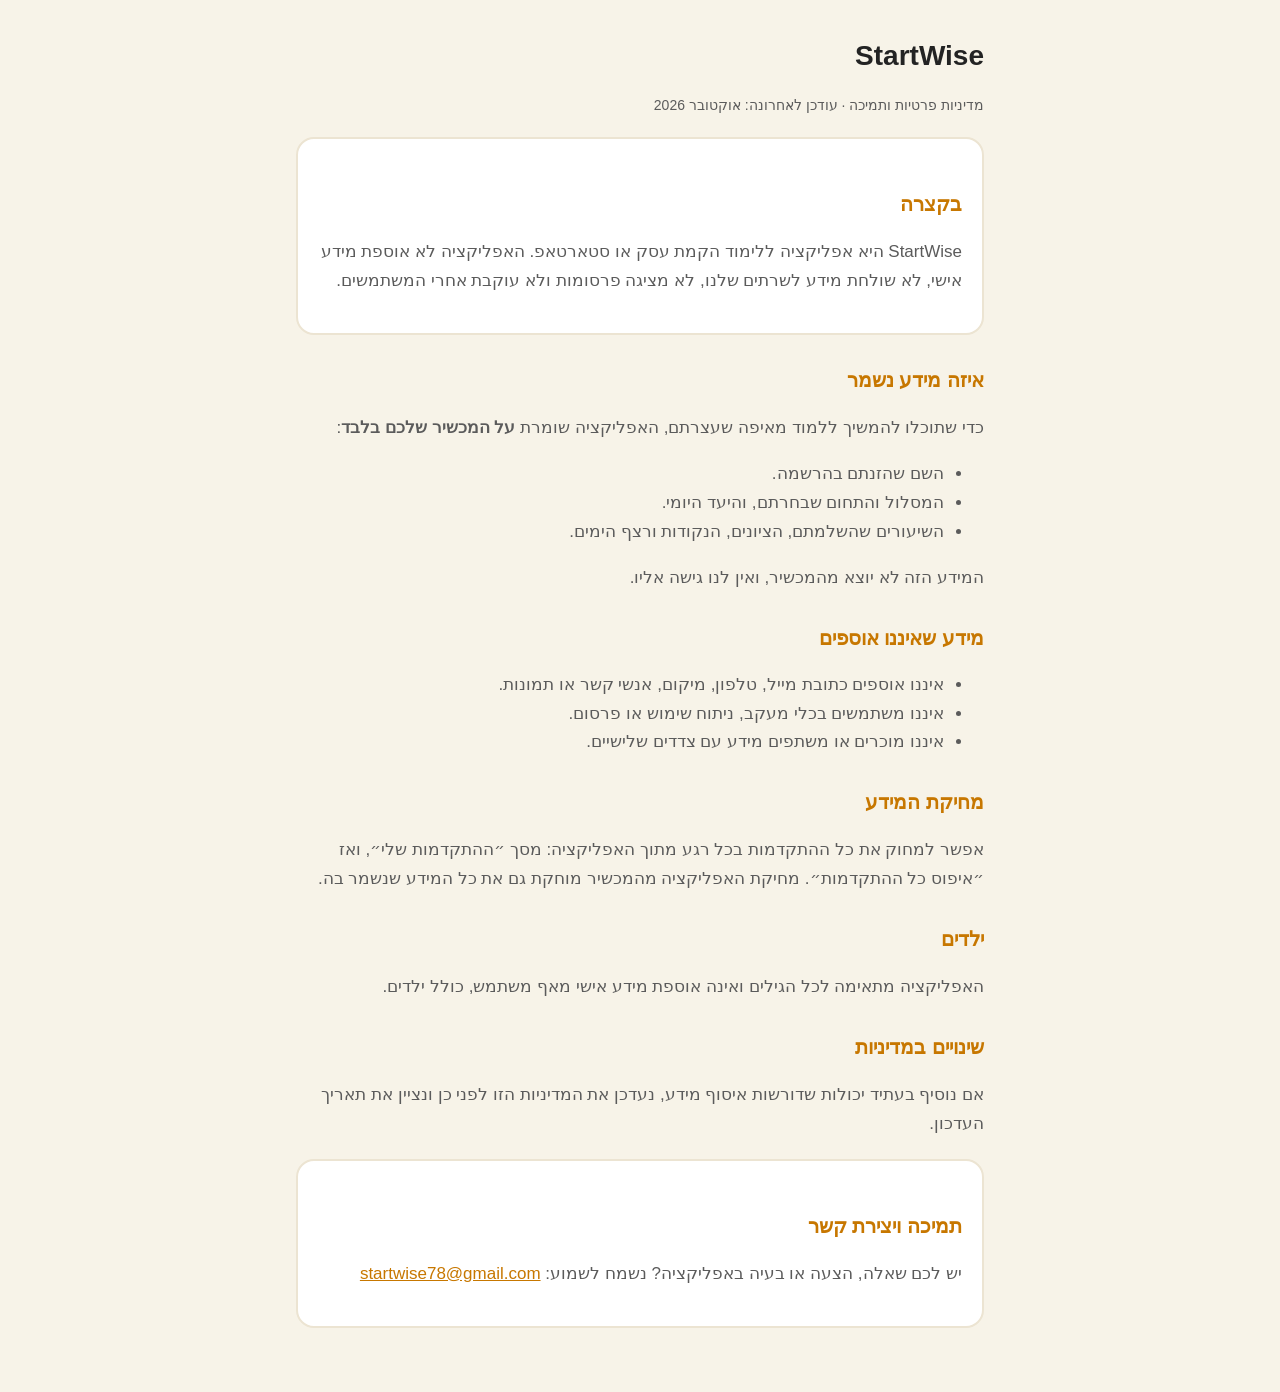
==== index.html @ 1c90b88f "Add StartWise privacy policy and support page Co-Authored-By: Claude Opus 5.5 <noreply@anthropic.com" ====
<!doctype html>
<html lang="he" dir="rtl">
<head>
<meta charset="utf-8">
<meta name="viewport" content="width=device-width, initial-scale=1">
<title>StartWise · מדיניות פרטיות ותמיכה</title>
<style>
  :root { --bg: #F7F3E8; --ink: #232323; --muted: #5b5b5b; --accent: #C77700; --card: #ffffff; --line: #ECE4D2; }
  * { box-sizing: border-box; }
  body { margin: 0; background: var(--bg); color: var(--ink); font-family: "Rubik", "Assistant", Arial, sans-serif; line-height: 1.7; }
  main { max-width: 720px; margin: 0 auto; padding: 32px 16px 64px; }
  h1 { font-size: 28px; margin: 0 0 4px; }
  h2 { font-size: 20px; margin: 28px 0 8px; color: var(--accent); }
  p, li { font-size: 17px; color: var(--muted); }
  .card { background: var(--card); border: 2px solid var(--line); border-radius: 18px; padding: 20px; margin-top: 20px; }
  .date { font-size: 14px; color: var(--muted); }
  a { color: var(--accent); }
</style>
</head>
<body>
<main>
  <h1>StartWise</h1>
  <p class="date">מדיניות פרטיות ותמיכה · עודכן לאחרונה: אוקטובר 2026</p>

  <div class="card">
    <h2>בקצרה</h2>
    <p>StartWise היא אפליקציה ללימוד הקמת עסק או סטארטאפ. האפליקציה לא אוספת מידע אישי, לא שולחת מידע לשרתים שלנו, לא מציגה פרסומות ולא עוקבת אחרי המשתמשים.</p>
  </div>

  <h2>איזה מידע נשמר</h2>
  <p>כדי שתוכלו להמשיך ללמוד מאיפה שעצרתם, האפליקציה שומרת <strong>על המכשיר שלכם בלבד</strong>:</p>
  <ul>
    <li>השם שהזנתם בהרשמה.</li>
    <li>המסלול והתחום שבחרתם, והיעד היומי.</li>
    <li>השיעורים שהשלמתם, הציונים, הנקודות ורצף הימים.</li>
  </ul>
  <p>המידע הזה לא יוצא מהמכשיר, ואין לנו גישה אליו.</p>

  <h2>מידע שאיננו אוספים</h2>
  <ul>
    <li>איננו אוספים כתובת מייל, טלפון, מיקום, אנשי קשר או תמונות.</li>
    <li>איננו משתמשים בכלי מעקב, ניתוח שימוש או פרסום.</li>
    <li>איננו מוכרים או משתפים מידע עם צדדים שלישיים.</li>
  </ul>

  <h2>מחיקת המידע</h2>
  <p>אפשר למחוק את כל ההתקדמות בכל רגע מתוך האפליקציה: מסך ״ההתקדמות שלי״, ואז ״איפוס כל ההתקדמות״. מחיקת האפליקציה מהמכשיר מוחקת גם את כל המידע שנשמר בה.</p>

  <h2>ילדים</h2>
  <p>האפליקציה מתאימה לכל הגילים ואינה אוספת מידע אישי מאף משתמש, כולל ילדים.</p>

  <h2>שינויים במדיניות</h2>
  <p>אם נוסיף בעתיד יכולות שדורשות איסוף מידע, נעדכן את המדיניות הזו לפני כן ונציין את תאריך העדכון.</p>

  <div class="card">
    <h2>תמיכה ויצירת קשר</h2>
    <p>יש לכם שאלה, הצעה או בעיה באפליקציה? נשמח לשמוע: <a href="mailto:startwise78@gmail.com">startwise78@gmail.com</a></p>
  </div>
</main>
</body>
</html>
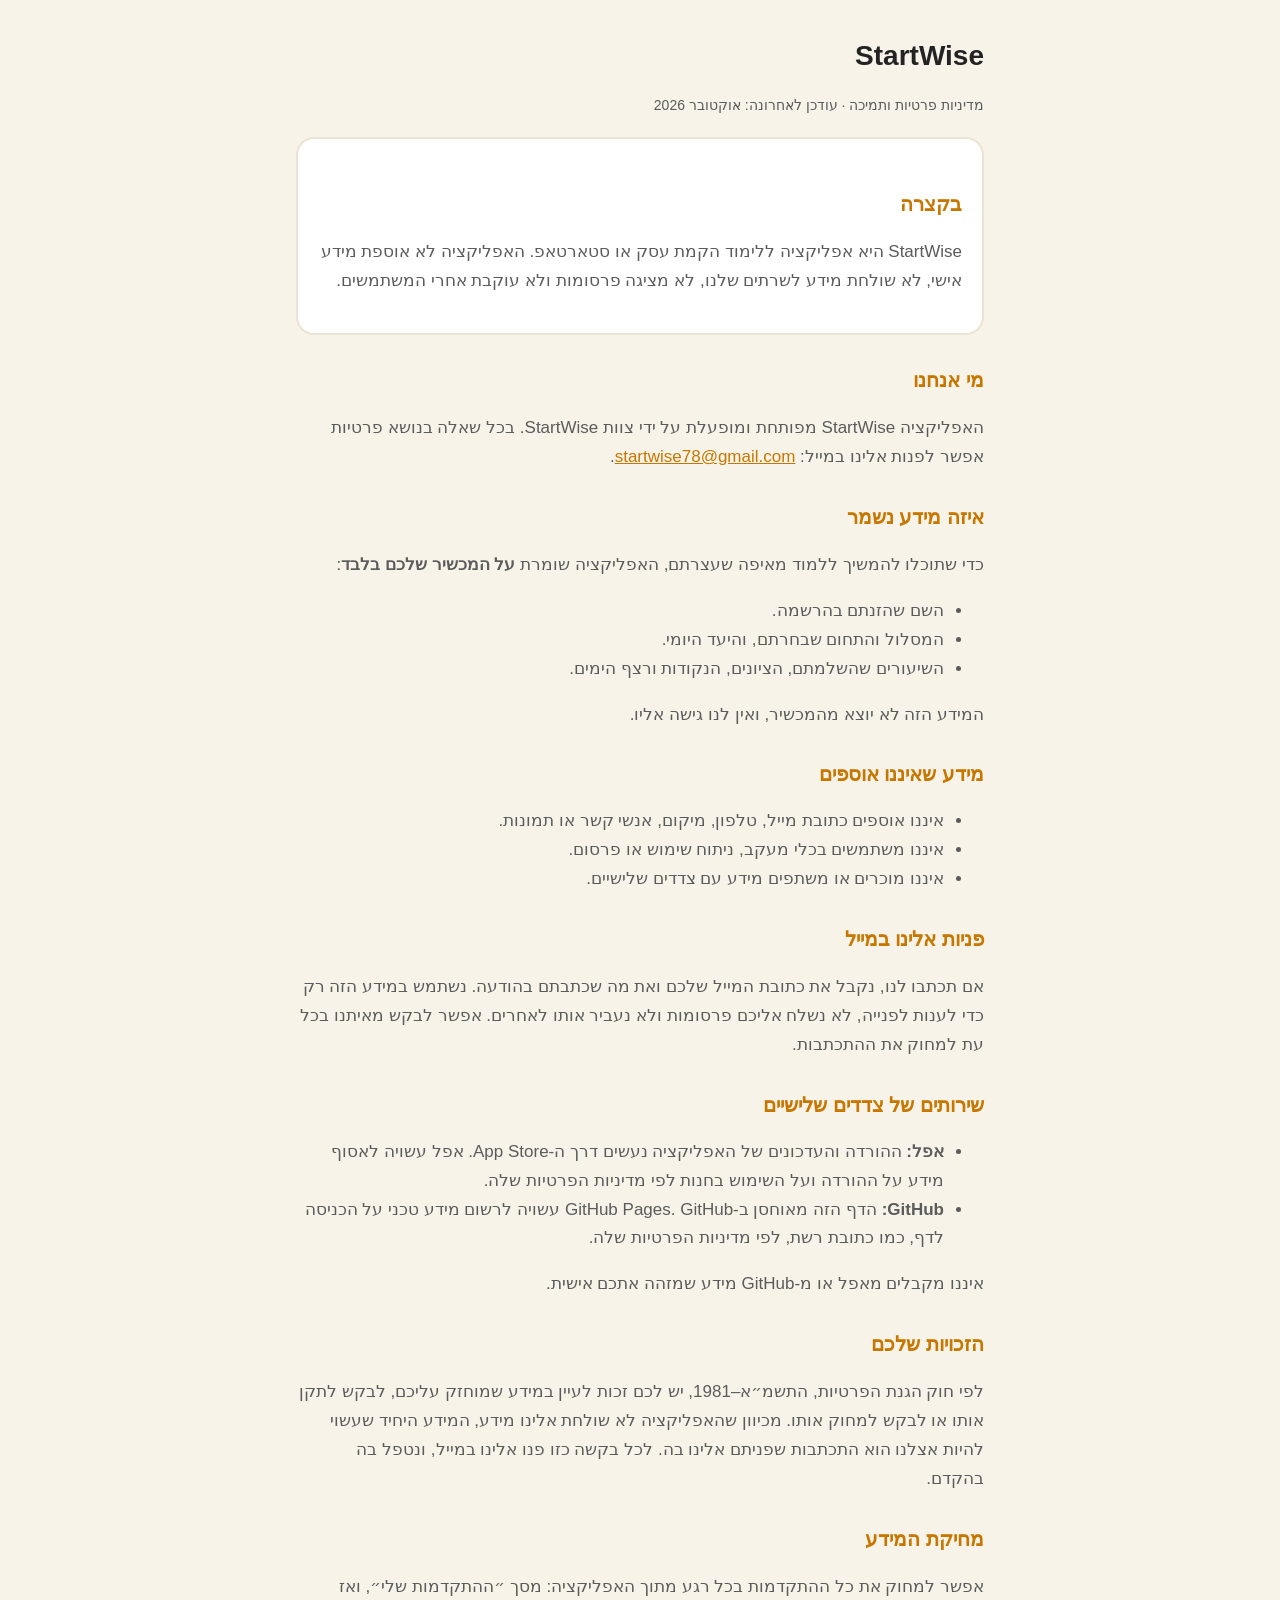
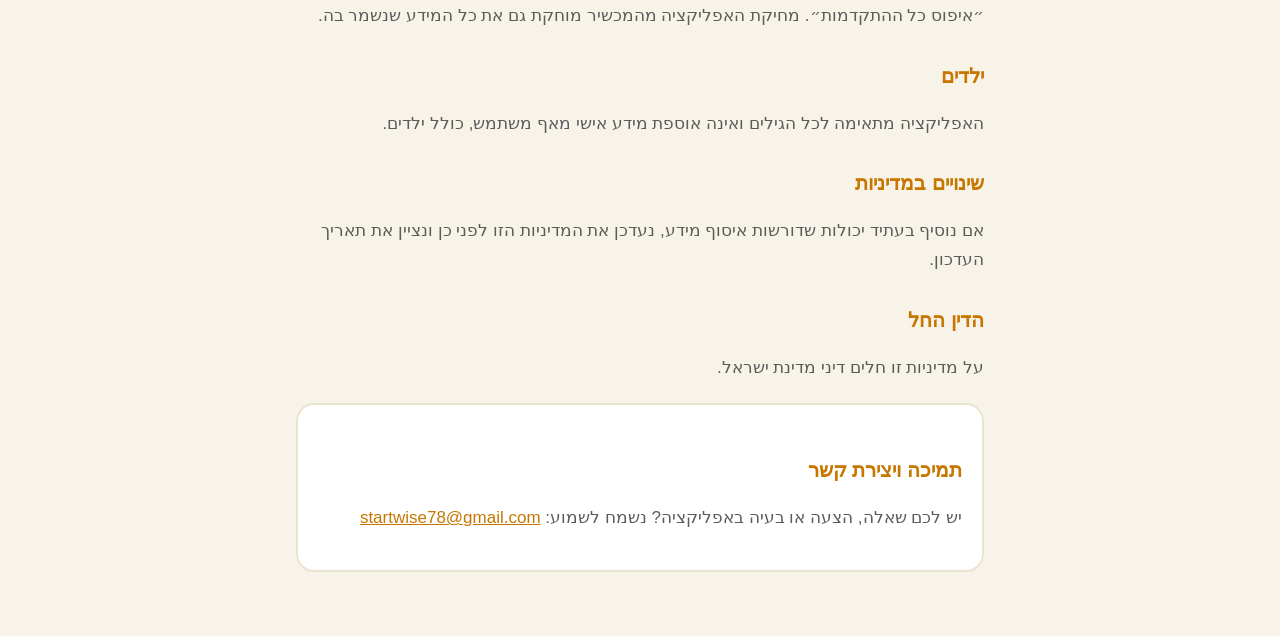
==== commit 62c0fc21: "Privacy policy: add operator, email inquiries, third parties, user rights and governing law Co-Autho" ====
--- a/index.html
+++ b/index.html
@@ -27,6 +27,9 @@
     <p>StartWise היא אפליקציה ללימוד הקמת עסק או סטארטאפ. האפליקציה לא אוספת מידע אישי, לא שולחת מידע לשרתים שלנו, לא מציגה פרסומות ולא עוקבת אחרי המשתמשים.</p>
   </div>
 
+  <h2>מי אנחנו</h2>
+  <p>האפליקציה StartWise מפותחת ומופעלת על ידי צוות StartWise. בכל שאלה בנושא פרטיות אפשר לפנות אלינו במייל: <a href="mailto:startwise78@gmail.com">startwise78@gmail.com</a>.</p>
+
   <h2>איזה מידע נשמר</h2>
   <p>כדי שתוכלו להמשיך ללמוד מאיפה שעצרתם, האפליקציה שומרת <strong>על המכשיר שלכם בלבד</strong>:</p>
   <ul>
@@ -43,6 +46,19 @@
     <li>איננו מוכרים או משתפים מידע עם צדדים שלישיים.</li>
   </ul>
 
+  <h2>פניות אלינו במייל</h2>
+  <p>אם תכתבו לנו, נקבל את כתובת המייל שלכם ואת מה שכתבתם בהודעה. נשתמש במידע הזה רק כדי לענות לפנייה, לא נשלח אליכם פרסומות ולא נעביר אותו לאחרים. אפשר לבקש מאיתנו בכל עת למחוק את ההתכתבות.</p>
+
+  <h2>שירותים של צדדים שלישיים</h2>
+  <ul>
+    <li><strong>אפל:</strong> ההורדה והעדכונים של האפליקציה נעשים דרך ה-App Store. אפל עשויה לאסוף מידע על ההורדה ועל השימוש בחנות לפי מדיניות הפרטיות שלה.</li>
+    <li><strong>GitHub:</strong> הדף הזה מאוחסן ב-GitHub Pages. GitHub עשויה לרשום מידע טכני על הכניסה לדף, כמו כתובת רשת, לפי מדיניות הפרטיות שלה.</li>
+  </ul>
+  <p>איננו מקבלים מאפל או מ-GitHub מידע שמזהה אתכם אישית.</p>
+
+  <h2>הזכויות שלכם</h2>
+  <p>לפי חוק הגנת הפרטיות, התשמ״א–1981, יש לכם זכות לעיין במידע שמוחזק עליכם, לבקש לתקן אותו או לבקש למחוק אותו. מכיוון שהאפליקציה לא שולחת אלינו מידע, המידע היחיד שעשוי להיות אצלנו הוא התכתבות שפניתם אלינו בה. לכל בקשה כזו פנו אלינו במייל, ונטפל בה בהקדם.</p>
+
   <h2>מחיקת המידע</h2>
   <p>אפשר למחוק את כל ההתקדמות בכל רגע מתוך האפליקציה: מסך ״ההתקדמות שלי״, ואז ״איפוס כל ההתקדמות״. מחיקת האפליקציה מהמכשיר מוחקת גם את כל המידע שנשמר בה.</p>
 
@@ -52,6 +68,9 @@
   <h2>שינויים במדיניות</h2>
   <p>אם נוסיף בעתיד יכולות שדורשות איסוף מידע, נעדכן את המדיניות הזו לפני כן ונציין את תאריך העדכון.</p>
 
+  <h2>הדין החל</h2>
+  <p>על מדיניות זו חלים דיני מדינת ישראל.</p>
+
   <div class="card">
     <h2>תמיכה ויצירת קשר</h2>
     <p>יש לכם שאלה, הצעה או בעיה באפליקציה? נשמח לשמוע: <a href="mailto:startwise78@gmail.com">startwise78@gmail.com</a></p>
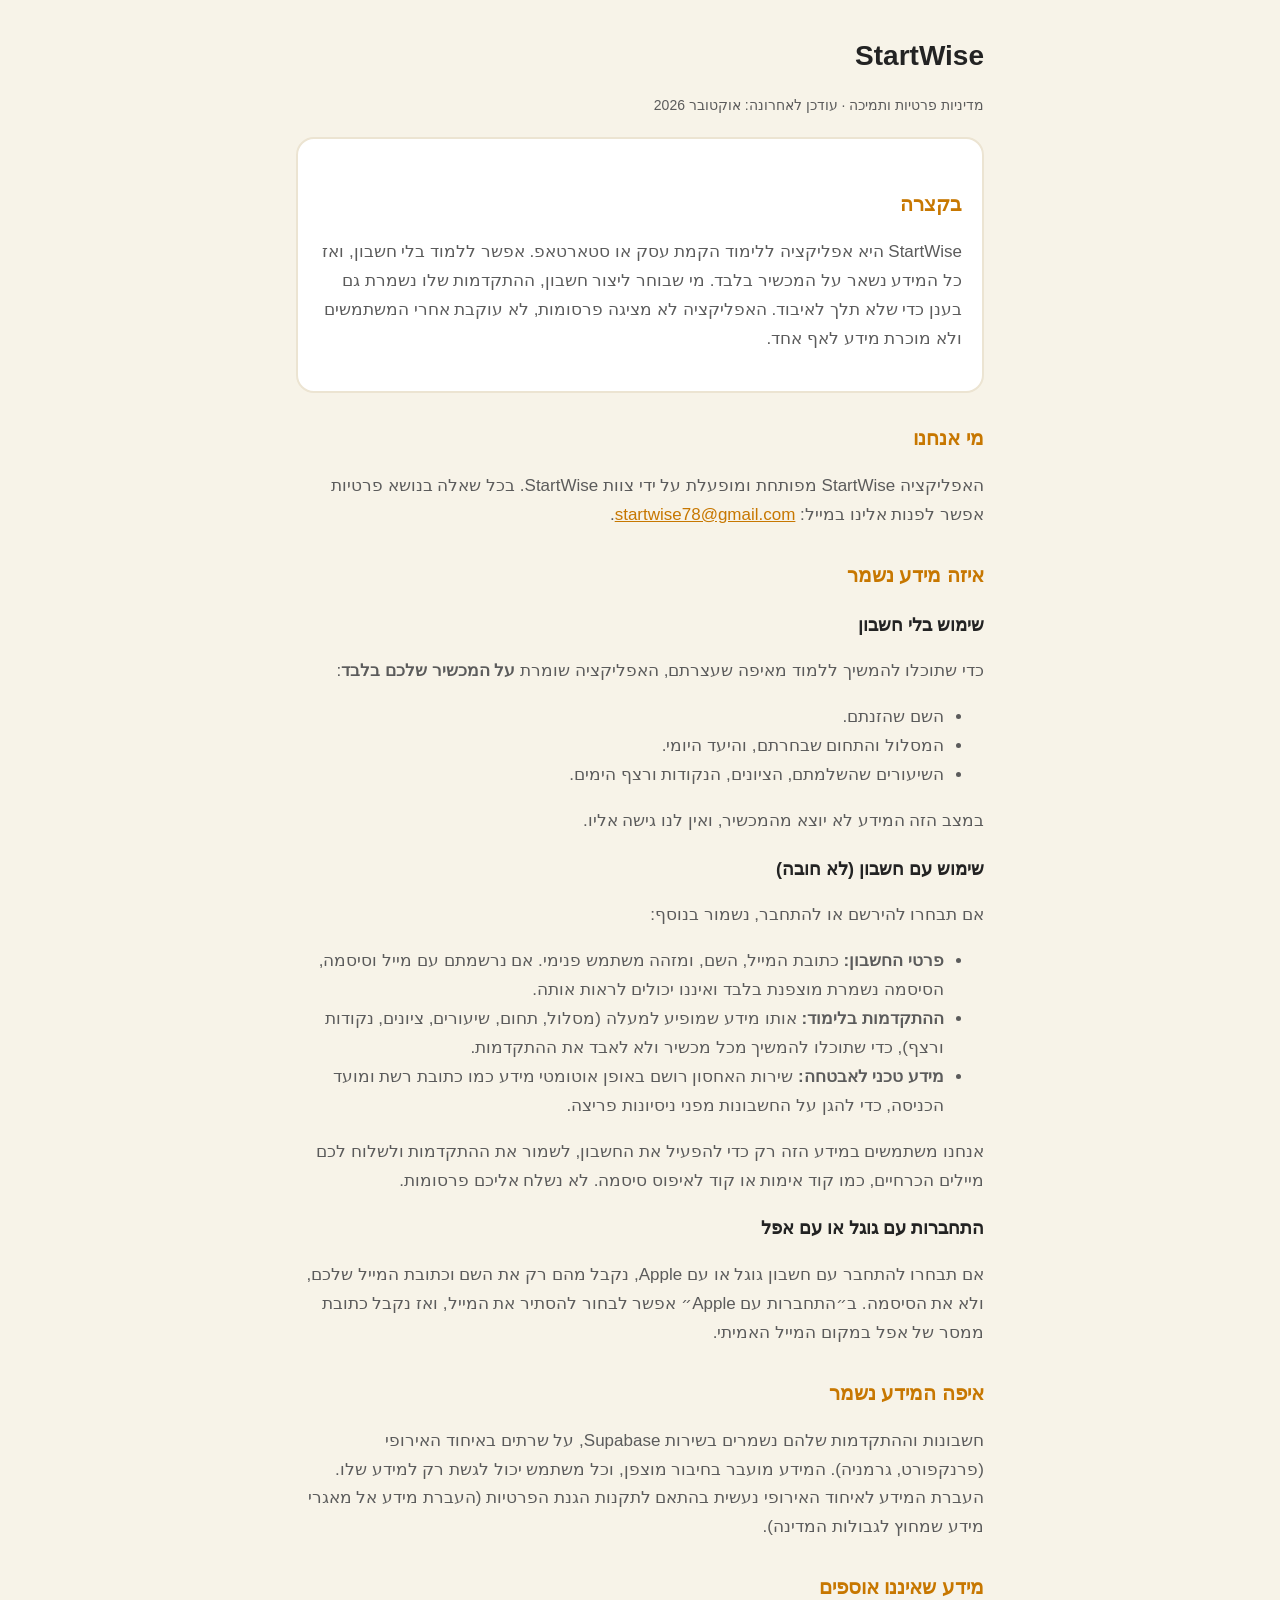
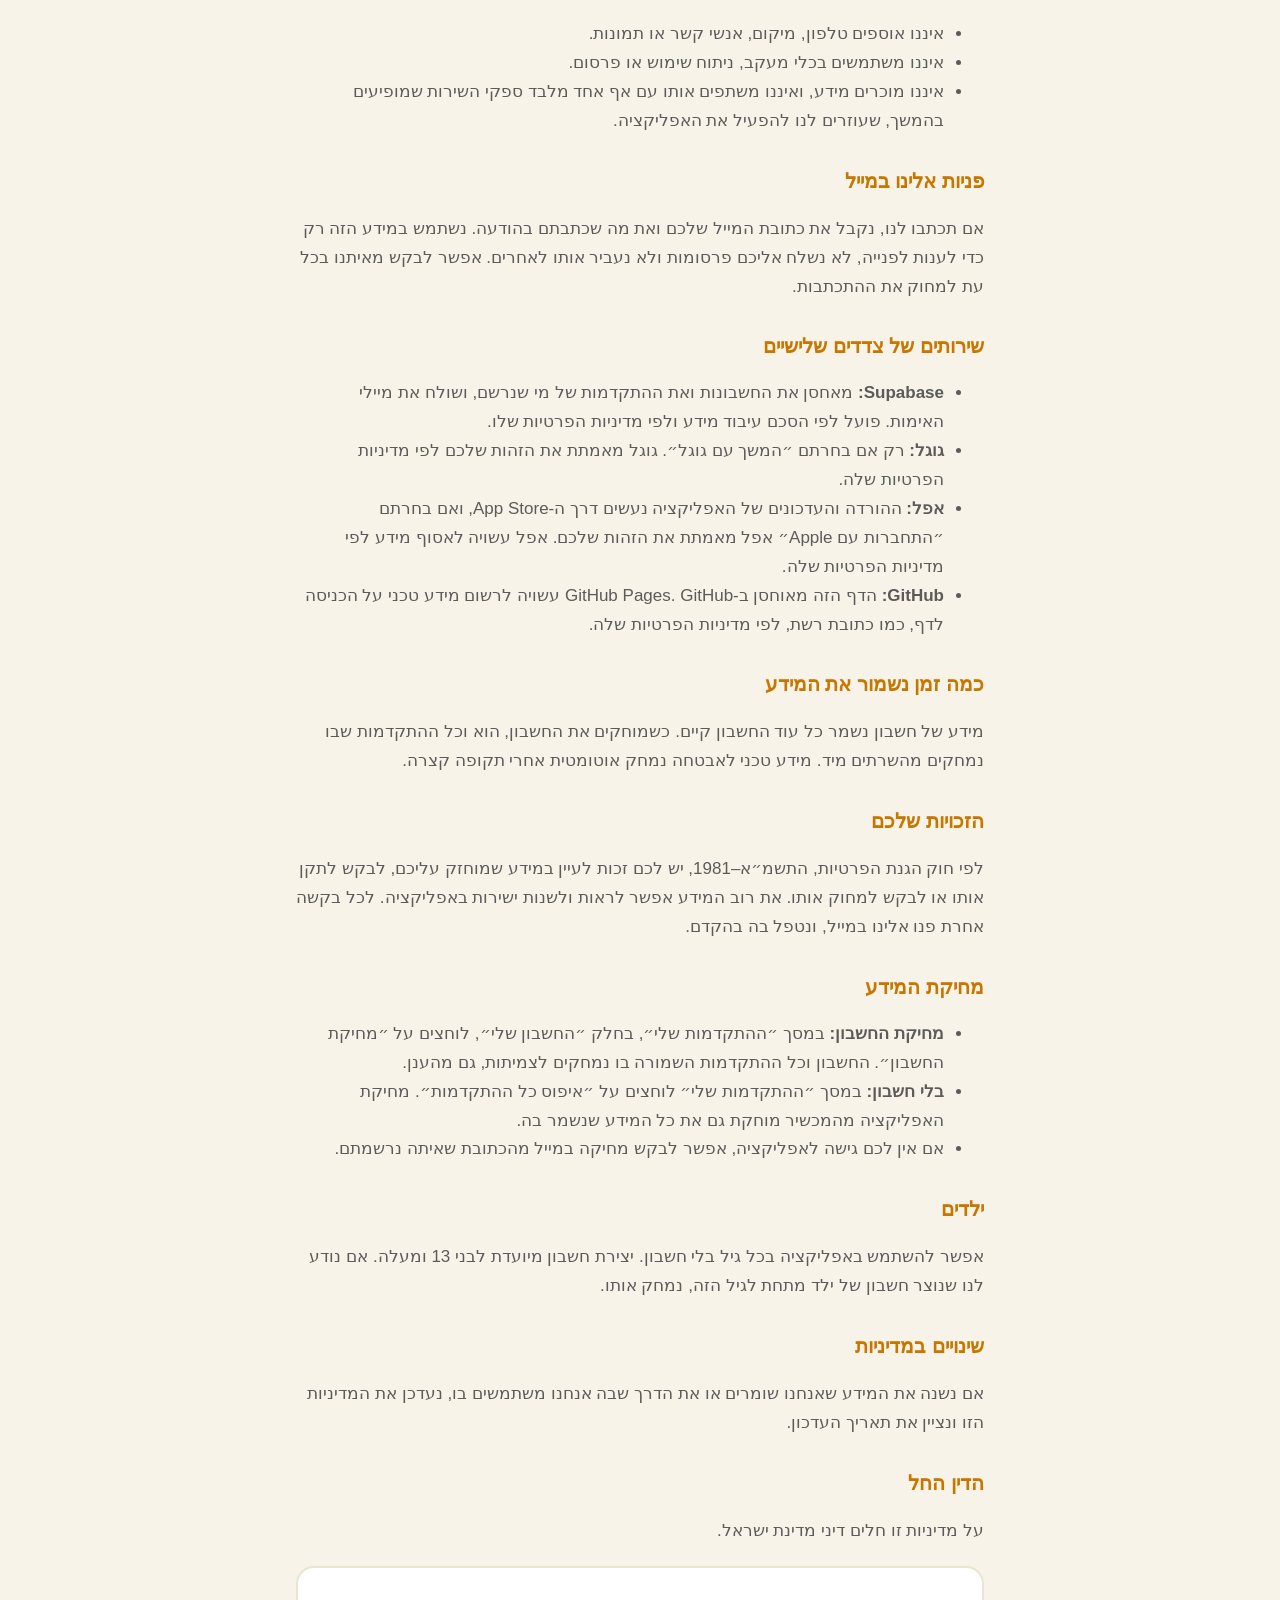
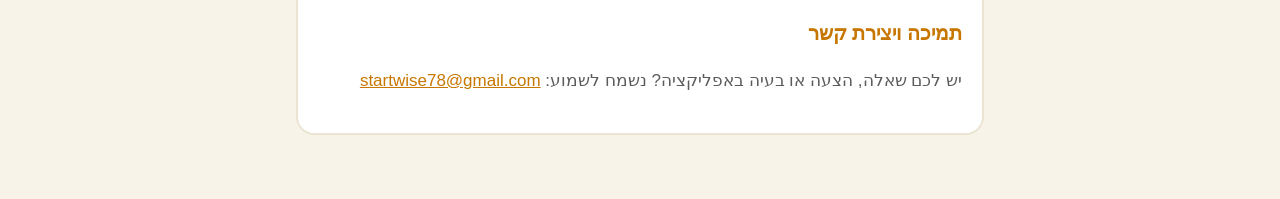
==== commit 8f63bd00: "Privacy policy: optional accounts, cloud storage in Supabase (EU), Google and Apple sign-in, account" ====
--- a/index.html
+++ b/index.html
@@ -11,6 +11,7 @@
   main { max-width: 720px; margin: 0 auto; padding: 32px 16px 64px; }
   h1 { font-size: 28px; margin: 0 0 4px; }
   h2 { font-size: 20px; margin: 28px 0 8px; color: var(--accent); }
+  h3 { font-size: 18px; margin: 18px 0 4px; color: var(--ink); }
   p, li { font-size: 17px; color: var(--muted); }
   .card { background: var(--card); border: 2px solid var(--line); border-radius: 18px; padding: 20px; margin-top: 20px; }
   .date { font-size: 14px; color: var(--muted); }
@@ -24,26 +25,42 @@
 
   <div class="card">
     <h2>בקצרה</h2>
-    <p>StartWise היא אפליקציה ללימוד הקמת עסק או סטארטאפ. האפליקציה לא אוספת מידע אישי, לא שולחת מידע לשרתים שלנו, לא מציגה פרסומות ולא עוקבת אחרי המשתמשים.</p>
+    <p>StartWise היא אפליקציה ללימוד הקמת עסק או סטארטאפ. אפשר ללמוד בלי חשבון, ואז כל המידע נשאר על המכשיר בלבד. מי שבוחר ליצור חשבון, ההתקדמות שלו נשמרת גם בענן כדי שלא תלך לאיבוד. האפליקציה לא מציגה פרסומות, לא עוקבת אחרי המשתמשים ולא מוכרת מידע לאף אחד.</p>
   </div>
 
   <h2>מי אנחנו</h2>
   <p>האפליקציה StartWise מפותחת ומופעלת על ידי צוות StartWise. בכל שאלה בנושא פרטיות אפשר לפנות אלינו במייל: <a href="mailto:startwise78@gmail.com">startwise78@gmail.com</a>.</p>
 
   <h2>איזה מידע נשמר</h2>
+  <h3>שימוש בלי חשבון</h3>
   <p>כדי שתוכלו להמשיך ללמוד מאיפה שעצרתם, האפליקציה שומרת <strong>על המכשיר שלכם בלבד</strong>:</p>
   <ul>
-    <li>השם שהזנתם בהרשמה.</li>
+    <li>השם שהזנתם.</li>
     <li>המסלול והתחום שבחרתם, והיעד היומי.</li>
     <li>השיעורים שהשלמתם, הציונים, הנקודות ורצף הימים.</li>
   </ul>
-  <p>המידע הזה לא יוצא מהמכשיר, ואין לנו גישה אליו.</p>
+  <p>במצב הזה המידע לא יוצא מהמכשיר, ואין לנו גישה אליו.</p>
+
+  <h3>שימוש עם חשבון (לא חובה)</h3>
+  <p>אם תבחרו להירשם או להתחבר, נשמור בנוסף:</p>
+  <ul>
+    <li><strong>פרטי החשבון:</strong> כתובת המייל, השם, ומזהה משתמש פנימי. אם נרשמתם עם מייל וסיסמה, הסיסמה נשמרת מוצפנת בלבד ואיננו יכולים לראות אותה.</li>
+    <li><strong>ההתקדמות בלימוד:</strong> אותו מידע שמופיע למעלה (מסלול, תחום, שיעורים, ציונים, נקודות ורצף), כדי שתוכלו להמשיך מכל מכשיר ולא לאבד את ההתקדמות.</li>
+    <li><strong>מידע טכני לאבטחה:</strong> שירות האחסון רושם באופן אוטומטי מידע כמו כתובת רשת ומועד הכניסה, כדי להגן על החשבונות מפני ניסיונות פריצה.</li>
+  </ul>
+  <p>אנחנו משתמשים במידע הזה רק כדי להפעיל את החשבון, לשמור את ההתקדמות ולשלוח לכם מיילים הכרחיים, כמו קוד אימות או קוד לאיפוס סיסמה. לא נשלח אליכם פרסומות.</p>
+
+  <h3>התחברות עם גוגל או עם אפל</h3>
+  <p>אם תבחרו להתחבר עם חשבון גוגל או עם Apple, נקבל מהם רק את השם וכתובת המייל שלכם, ולא את הסיסמה. ב״התחברות עם Apple״ אפשר לבחור להסתיר את המייל, ואז נקבל כתובת ממסר של אפל במקום המייל האמיתי.</p>
+
+  <h2>איפה המידע נשמר</h2>
+  <p>חשבונות וההתקדמות שלהם נשמרים בשירות Supabase, על שרתים באיחוד האירופי (פרנקפורט, גרמניה). המידע מועבר בחיבור מוצפן, וכל משתמש יכול לגשת רק למידע שלו. העברת המידע לאיחוד האירופי נעשית בהתאם לתקנות הגנת הפרטיות (העברת מידע אל מאגרי מידע שמחוץ לגבולות המדינה).</p>
 
   <h2>מידע שאיננו אוספים</h2>
   <ul>
-    <li>איננו אוספים כתובת מייל, טלפון, מיקום, אנשי קשר או תמונות.</li>
+    <li>איננו אוספים טלפון, מיקום, אנשי קשר או תמונות.</li>
     <li>איננו משתמשים בכלי מעקב, ניתוח שימוש או פרסום.</li>
-    <li>איננו מוכרים או משתפים מידע עם צדדים שלישיים.</li>
+    <li>איננו מוכרים מידע, ואיננו משתפים אותו עם אף אחד מלבד ספקי השירות שמופיעים בהמשך, שעוזרים לנו להפעיל את האפליקציה.</li>
   </ul>
 
   <h2>פניות אלינו במייל</h2>
@@ -51,22 +68,30 @@
 
   <h2>שירותים של צדדים שלישיים</h2>
   <ul>
-    <li><strong>אפל:</strong> ההורדה והעדכונים של האפליקציה נעשים דרך ה-App Store. אפל עשויה לאסוף מידע על ההורדה ועל השימוש בחנות לפי מדיניות הפרטיות שלה.</li>
+    <li><strong>Supabase:</strong> מאחסן את החשבונות ואת ההתקדמות של מי שנרשם, ושולח את מיילי האימות. פועל לפי הסכם עיבוד מידע ולפי מדיניות הפרטיות שלו.</li>
+    <li><strong>גוגל:</strong> רק אם בחרתם ״המשך עם גוגל״. גוגל מאמתת את הזהות שלכם לפי מדיניות הפרטיות שלה.</li>
+    <li><strong>אפל:</strong> ההורדה והעדכונים של האפליקציה נעשים דרך ה-App Store, ואם בחרתם ״התחברות עם Apple״ אפל מאמתת את הזהות שלכם. אפל עשויה לאסוף מידע לפי מדיניות הפרטיות שלה.</li>
     <li><strong>GitHub:</strong> הדף הזה מאוחסן ב-GitHub Pages. GitHub עשויה לרשום מידע טכני על הכניסה לדף, כמו כתובת רשת, לפי מדיניות הפרטיות שלה.</li>
   </ul>
-  <p>איננו מקבלים מאפל או מ-GitHub מידע שמזהה אתכם אישית.</p>
+
+  <h2>כמה זמן נשמור את המידע</h2>
+  <p>מידע של חשבון נשמר כל עוד החשבון קיים. כשמוחקים את החשבון, הוא וכל ההתקדמות שבו נמחקים מהשרתים מיד. מידע טכני לאבטחה נמחק אוטומטית אחרי תקופה קצרה.</p>
 
   <h2>הזכויות שלכם</h2>
-  <p>לפי חוק הגנת הפרטיות, התשמ״א–1981, יש לכם זכות לעיין במידע שמוחזק עליכם, לבקש לתקן אותו או לבקש למחוק אותו. מכיוון שהאפליקציה לא שולחת אלינו מידע, המידע היחיד שעשוי להיות אצלנו הוא התכתבות שפניתם אלינו בה. לכל בקשה כזו פנו אלינו במייל, ונטפל בה בהקדם.</p>
+  <p>לפי חוק הגנת הפרטיות, התשמ״א–1981, יש לכם זכות לעיין במידע שמוחזק עליכם, לבקש לתקן אותו או לבקש למחוק אותו. את רוב המידע אפשר לראות ולשנות ישירות באפליקציה. לכל בקשה אחרת פנו אלינו במייל, ונטפל בה בהקדם.</p>
 
   <h2>מחיקת המידע</h2>
-  <p>אפשר למחוק את כל ההתקדמות בכל רגע מתוך האפליקציה: מסך ״ההתקדמות שלי״, ואז ״איפוס כל ההתקדמות״. מחיקת האפליקציה מהמכשיר מוחקת גם את כל המידע שנשמר בה.</p>
+  <ul>
+    <li><strong>מחיקת החשבון:</strong> במסך ״ההתקדמות שלי״, בחלק ״החשבון שלי״, לוחצים על ״מחיקת החשבון״. החשבון וכל ההתקדמות השמורה בו נמחקים לצמיתות, גם מהענן.</li>
+    <li><strong>בלי חשבון:</strong> במסך ״ההתקדמות שלי״ לוחצים על ״איפוס כל ההתקדמות״. מחיקת האפליקציה מהמכשיר מוחקת גם את כל המידע שנשמר בה.</li>
+    <li>אם אין לכם גישה לאפליקציה, אפשר לבקש מחיקה במייל מהכתובת שאיתה נרשמתם.</li>
+  </ul>
 
   <h2>ילדים</h2>
-  <p>האפליקציה מתאימה לכל הגילים ואינה אוספת מידע אישי מאף משתמש, כולל ילדים.</p>
+  <p>אפשר להשתמש באפליקציה בכל גיל בלי חשבון. יצירת חשבון מיועדת לבני 13 ומעלה. אם נודע לנו שנוצר חשבון של ילד מתחת לגיל הזה, נמחק אותו.</p>
 
   <h2>שינויים במדיניות</h2>
-  <p>אם נוסיף בעתיד יכולות שדורשות איסוף מידע, נעדכן את המדיניות הזו לפני כן ונציין את תאריך העדכון.</p>
+  <p>אם נשנה את המידע שאנחנו שומרים או את הדרך שבה אנחנו משתמשים בו, נעדכן את המדיניות הזו ונציין את תאריך העדכון.</p>
 
   <h2>הדין החל</h2>
   <p>על מדיניות זו חלים דיני מדינת ישראל.</p>
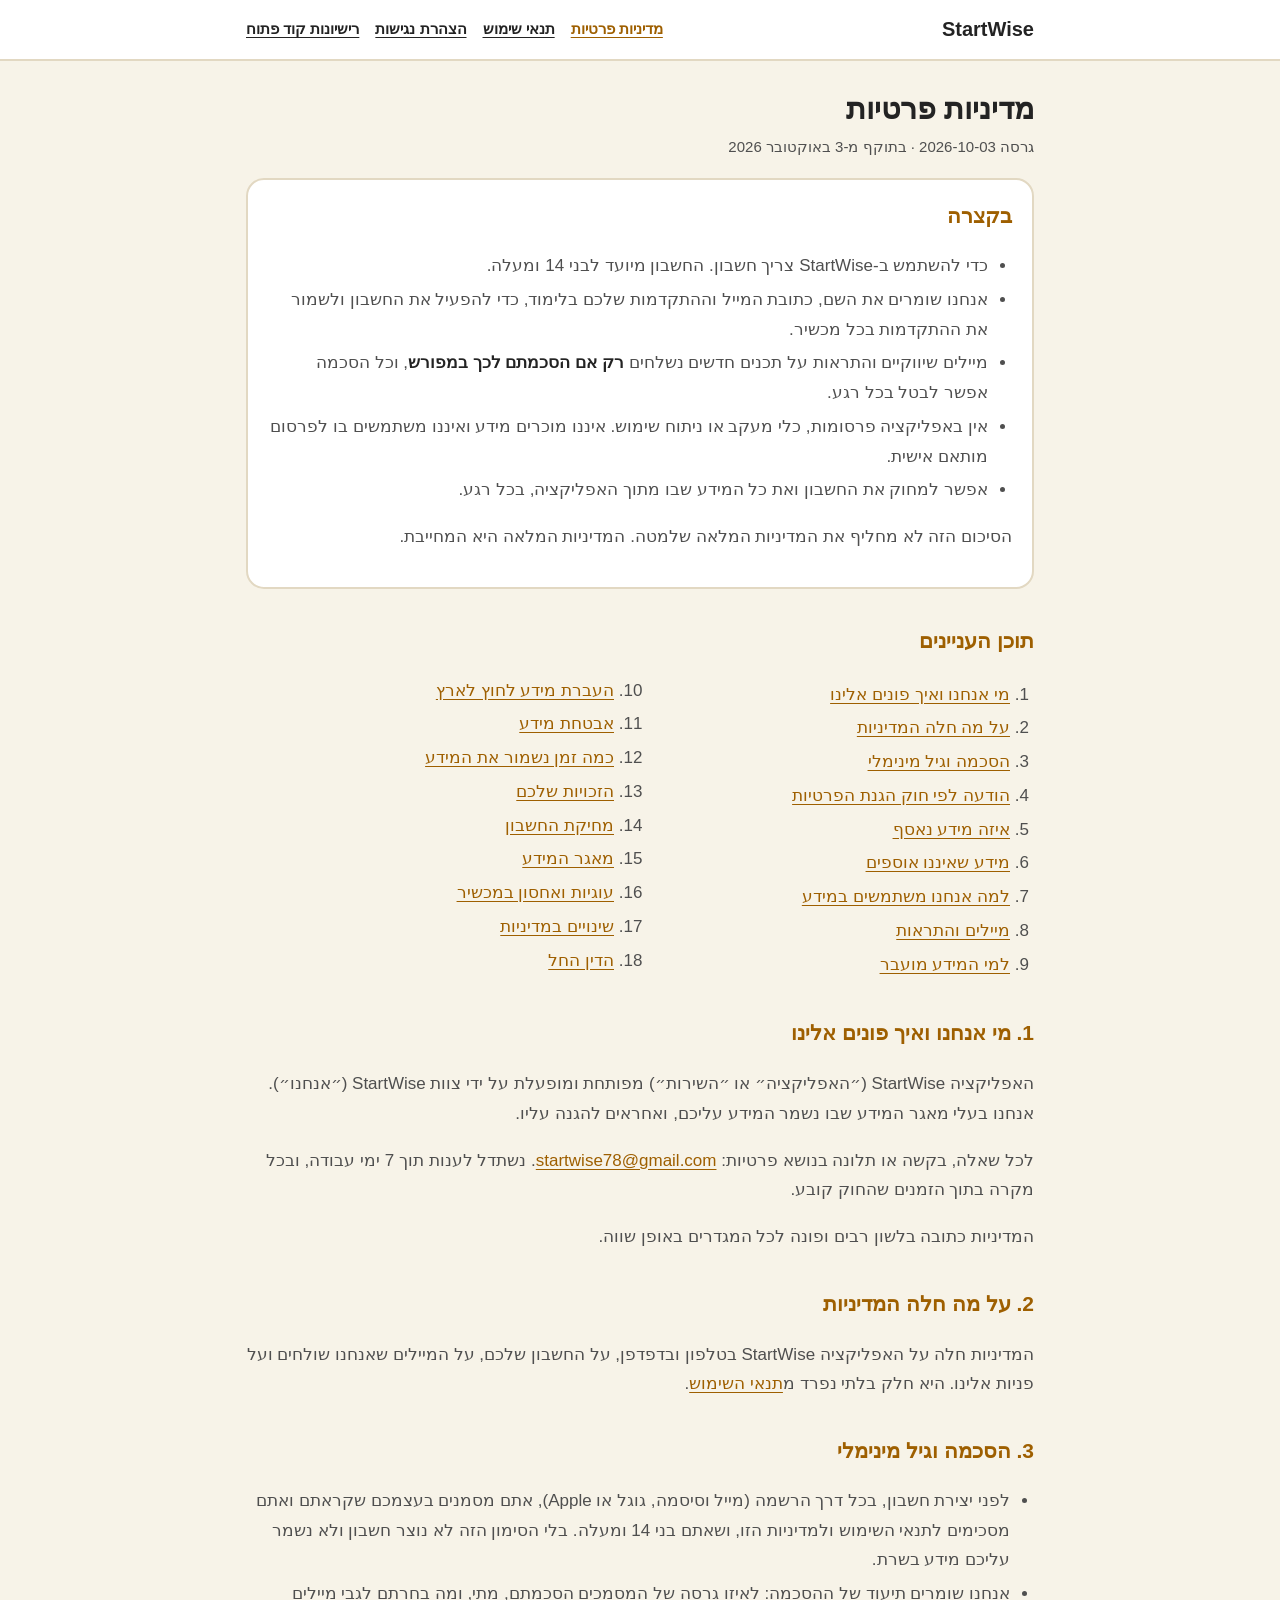
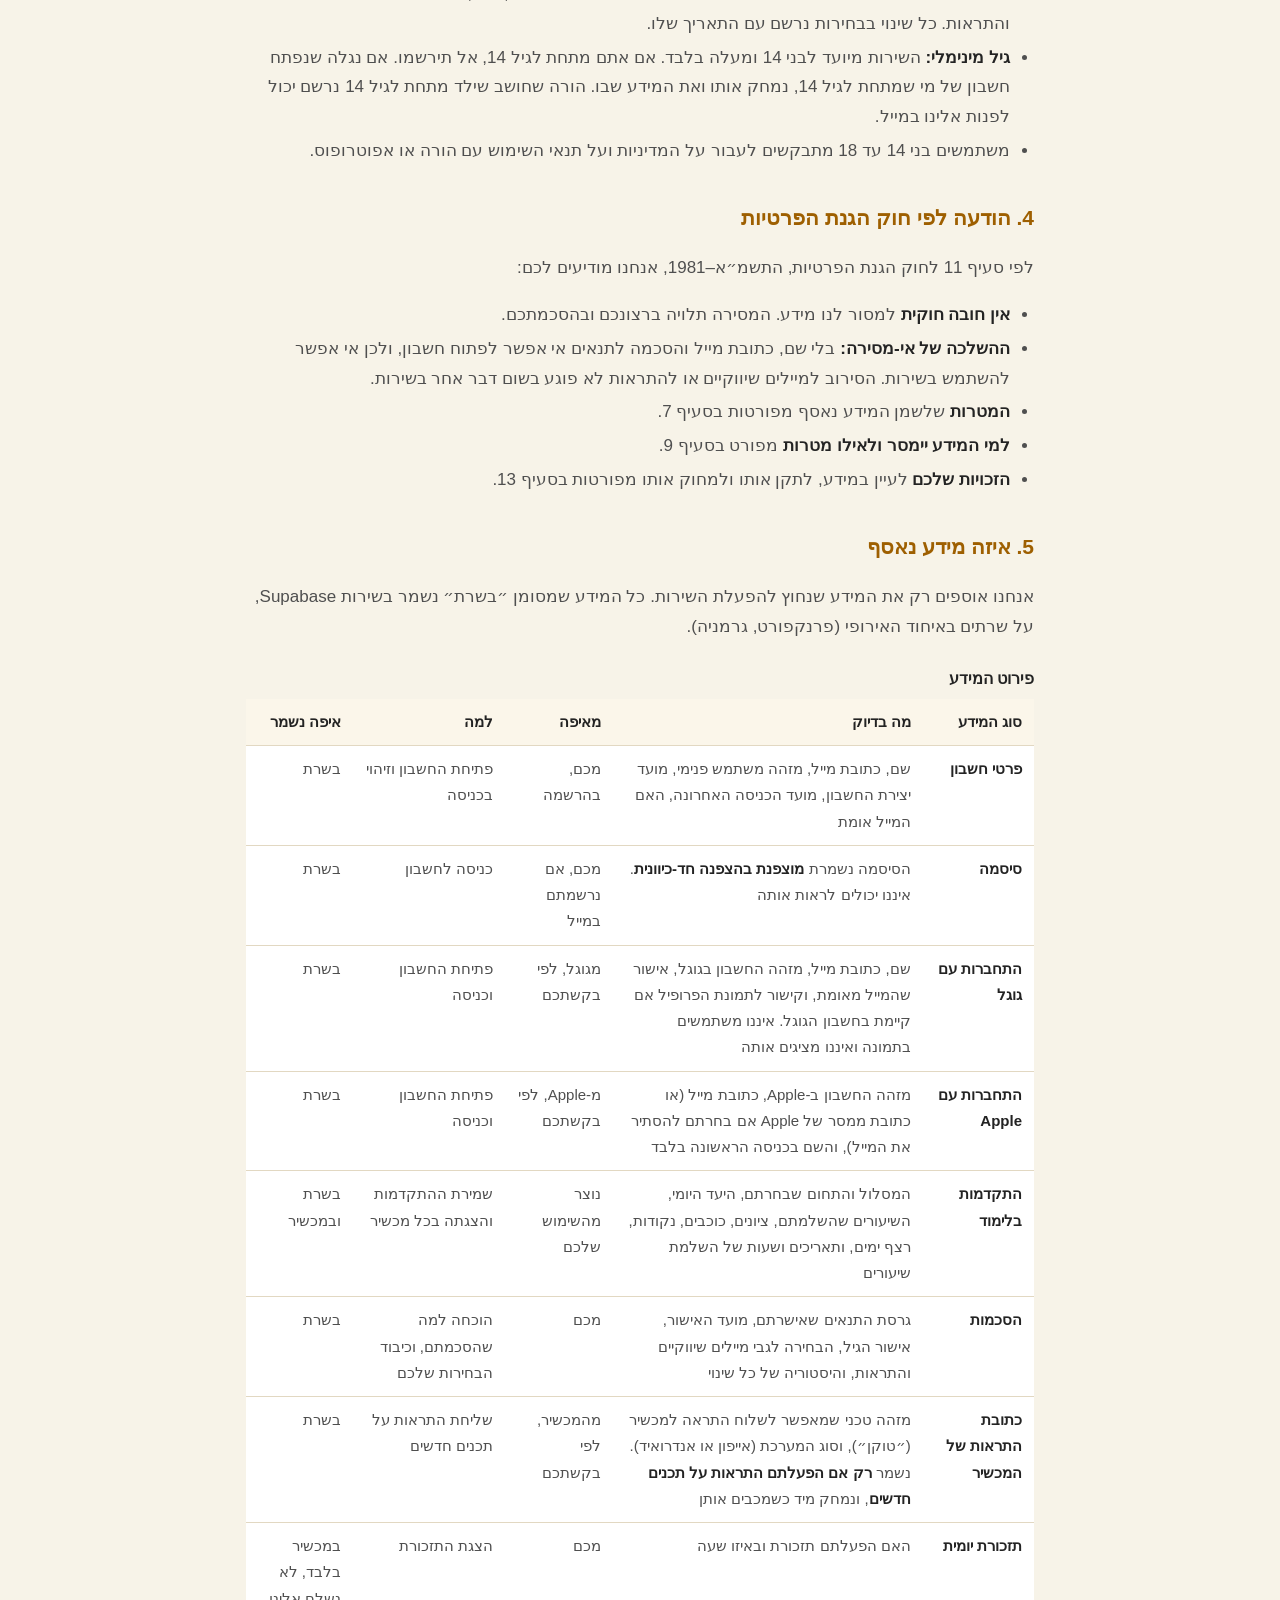
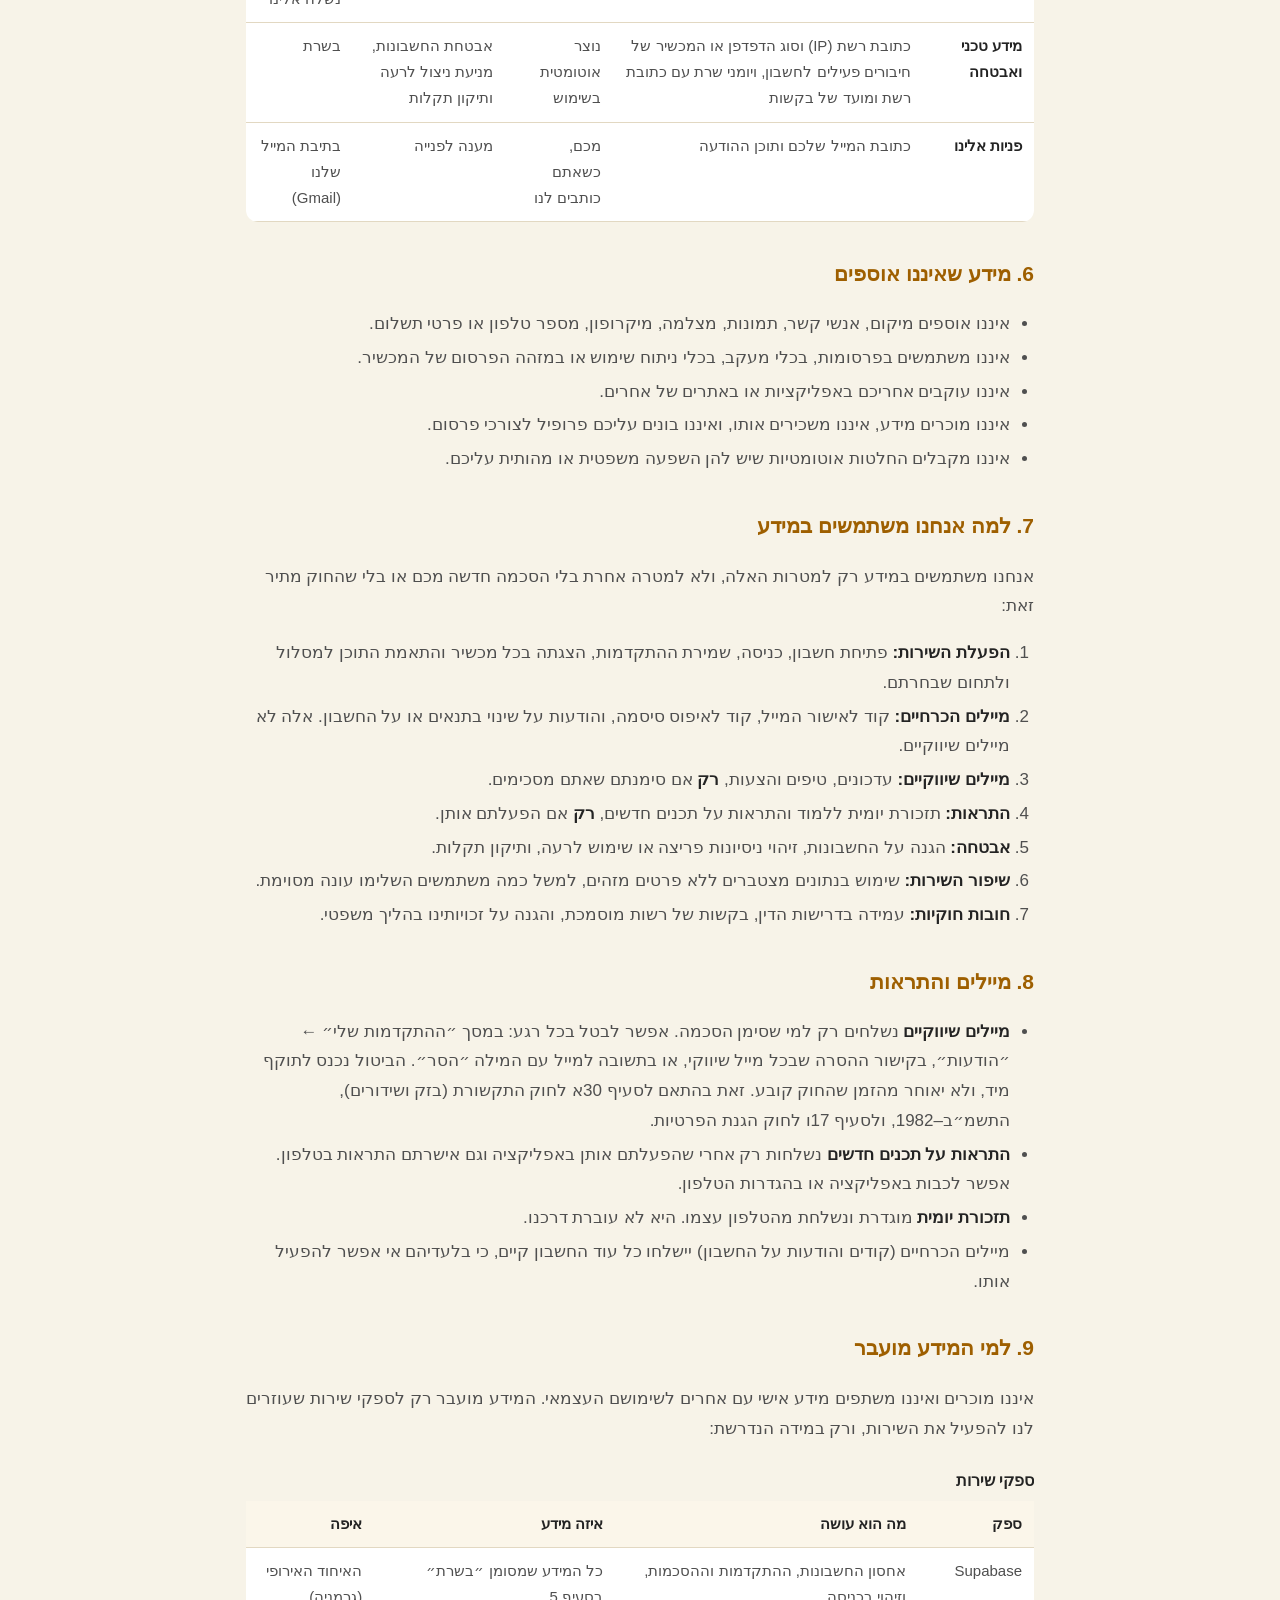
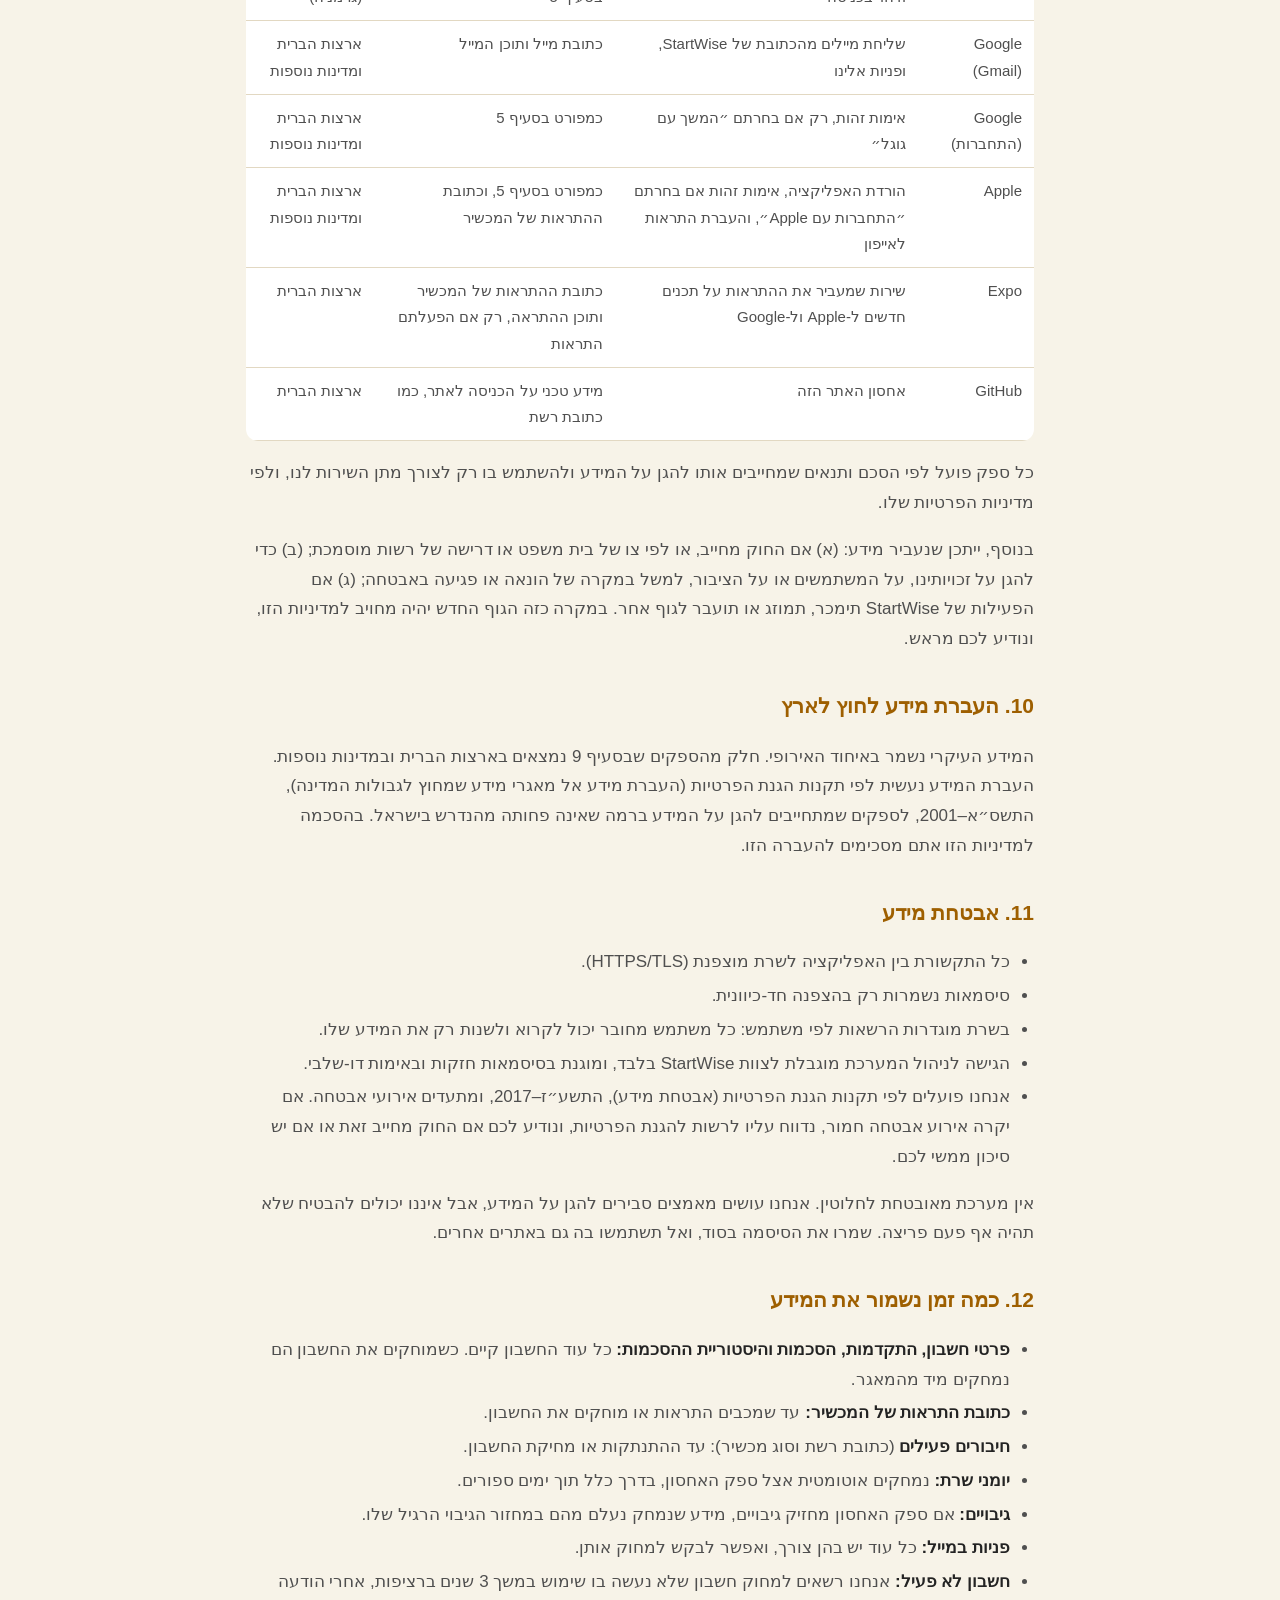
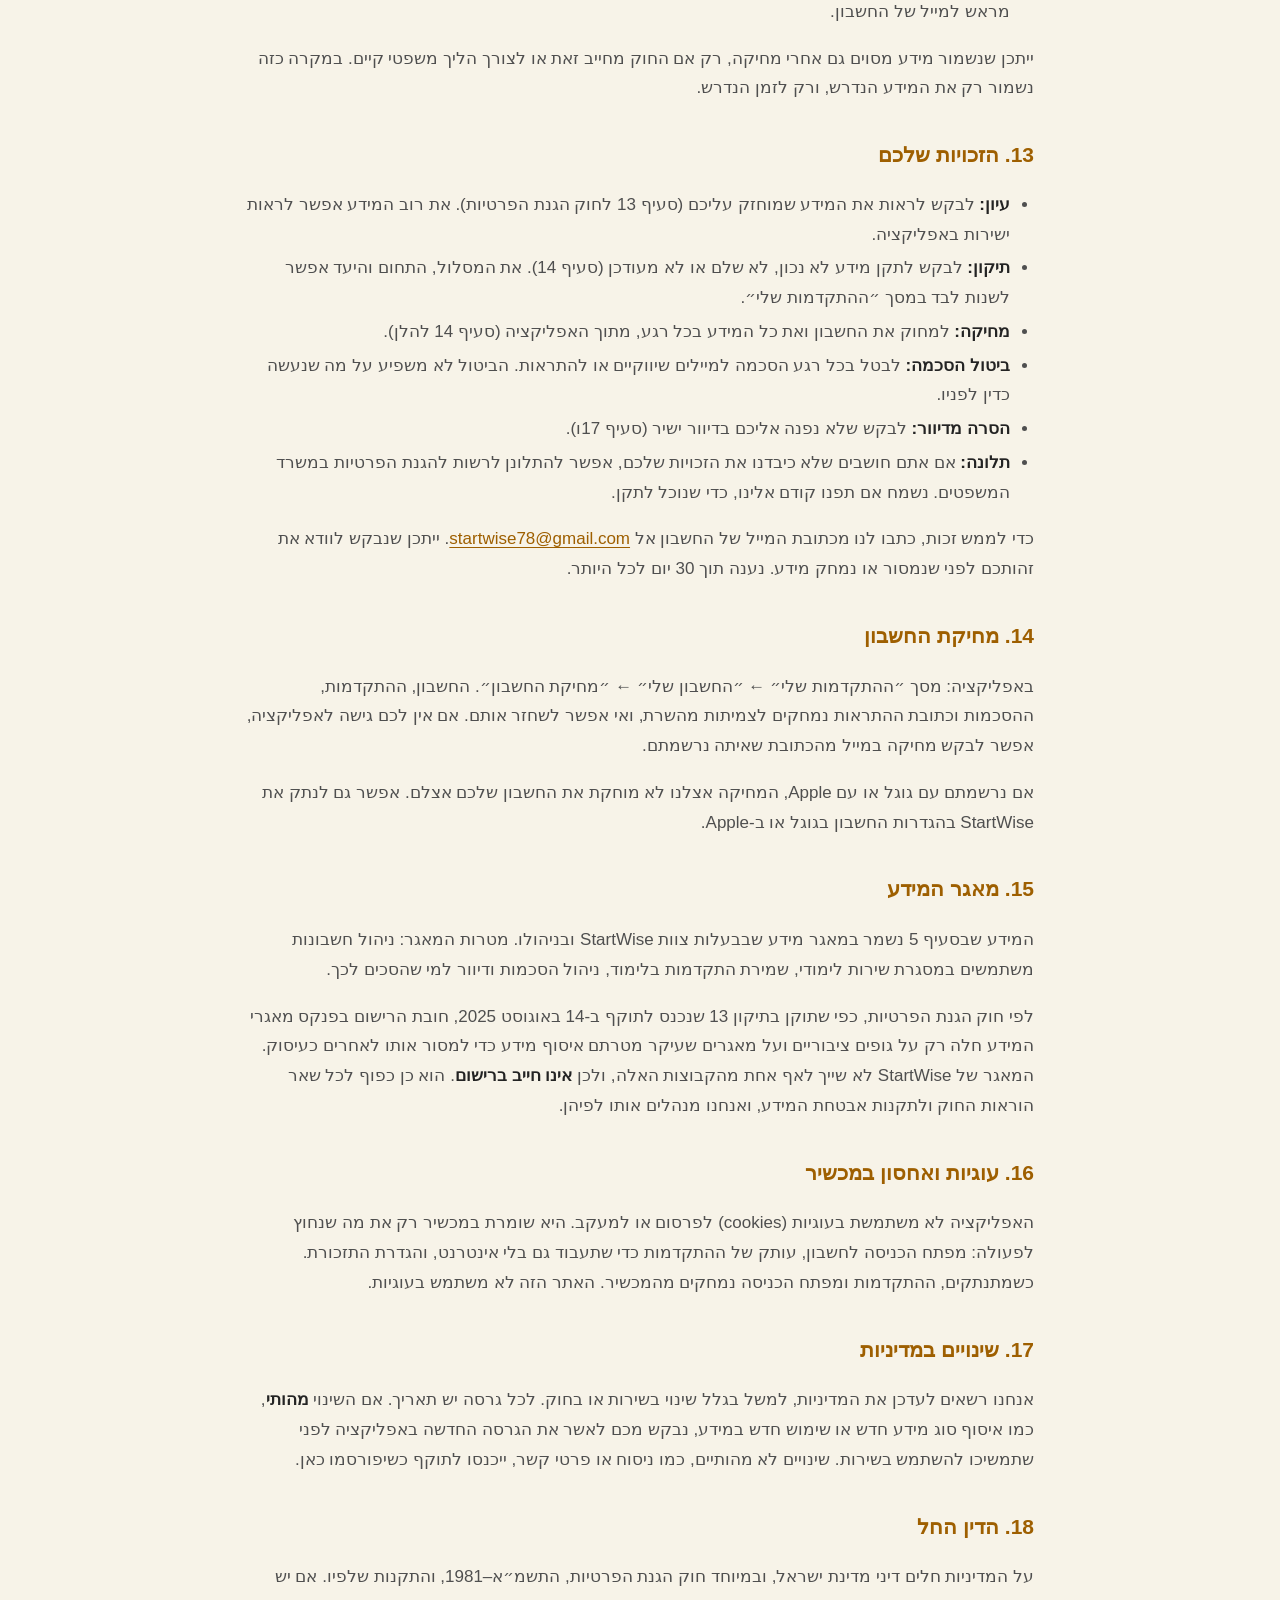
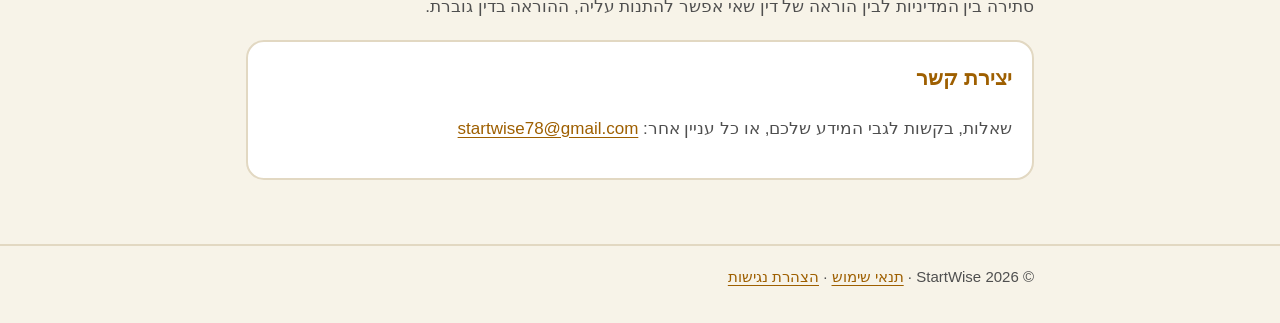
==== commit d46f9c63: "Strict privacy policy, terms of use, accessibility statement and open-source licenses Co-Authored-By" ====
--- a/index.html
+++ b/index.html
@@ -3,103 +3,214 @@
 <head>
 <meta charset="utf-8">
 <meta name="viewport" content="width=device-width, initial-scale=1">
-<title>StartWise · מדיניות פרטיות ותמיכה</title>
-<style>
-  :root { --bg: #F7F3E8; --ink: #232323; --muted: #5b5b5b; --accent: #C77700; --card: #ffffff; --line: #ECE4D2; }
-  * { box-sizing: border-box; }
-  body { margin: 0; background: var(--bg); color: var(--ink); font-family: "Rubik", "Assistant", Arial, sans-serif; line-height: 1.7; }
-  main { max-width: 720px; margin: 0 auto; padding: 32px 16px 64px; }
-  h1 { font-size: 28px; margin: 0 0 4px; }
-  h2 { font-size: 20px; margin: 28px 0 8px; color: var(--accent); }
-  h3 { font-size: 18px; margin: 18px 0 4px; color: var(--ink); }
-  p, li { font-size: 17px; color: var(--muted); }
-  .card { background: var(--card); border: 2px solid var(--line); border-radius: 18px; padding: 20px; margin-top: 20px; }
-  .date { font-size: 14px; color: var(--muted); }
-  a { color: var(--accent); }
-</style>
+<title>StartWise · מדיניות פרטיות</title>
+<meta name="description" content="מדיניות הפרטיות של האפליקציה StartWise: איזה מידע נאסף, למה, איפה הוא נשמר, למי הוא מועבר והזכויות שלכם.">
+<link rel="stylesheet" href="style.css">
 </head>
 <body>
-<main>
-  <h1>StartWise</h1>
-  <p class="date">מדיניות פרטיות ותמיכה · עודכן לאחרונה: אוקטובר 2026</p>
+<a class="skip" href="#content">דילוג לתוכן</a>
+<header class="site"><div class="in">
+  <a class="brand" href="./">StartWise</a>
+  <nav aria-label="מסמכים">
+    <a href="./" aria-current="page">מדיניות פרטיות</a>
+    <a href="terms.html">תנאי שימוש</a>
+    <a href="accessibility.html">הצהרת נגישות</a>
+    <a href="licenses.html">רישיונות קוד פתוח</a>
+  </nav>
+</div></header>
+
+<main id="content">
+  <h1>מדיניות פרטיות</h1>
+  <p class="date">גרסה 2026-10-03 · בתוקף מ-3 באוקטובר 2026</p>
 
   <div class="card">
-    <h2>בקצרה</h2>
-    <p>StartWise היא אפליקציה ללימוד הקמת עסק או סטארטאפ. אפשר ללמוד בלי חשבון, ואז כל המידע נשאר על המכשיר בלבד. מי שבוחר ליצור חשבון, ההתקדמות שלו נשמרת גם בענן כדי שלא תלך לאיבוד. האפליקציה לא מציגה פרסומות, לא עוקבת אחרי המשתמשים ולא מוכרת מידע לאף אחד.</p>
-  </div>
-
-  <h2>מי אנחנו</h2>
-  <p>האפליקציה StartWise מפותחת ומופעלת על ידי צוות StartWise. בכל שאלה בנושא פרטיות אפשר לפנות אלינו במייל: <a href="mailto:startwise78@gmail.com">startwise78@gmail.com</a>.</p>
-
-  <h2>איזה מידע נשמר</h2>
-  <h3>שימוש בלי חשבון</h3>
-  <p>כדי שתוכלו להמשיך ללמוד מאיפה שעצרתם, האפליקציה שומרת <strong>על המכשיר שלכם בלבד</strong>:</p>
-  <ul>
-    <li>השם שהזנתם.</li>
-    <li>המסלול והתחום שבחרתם, והיעד היומי.</li>
-    <li>השיעורים שהשלמתם, הציונים, הנקודות ורצף הימים.</li>
-  </ul>
-  <p>במצב הזה המידע לא יוצא מהמכשיר, ואין לנו גישה אליו.</p>
-
-  <h3>שימוש עם חשבון (לא חובה)</h3>
-  <p>אם תבחרו להירשם או להתחבר, נשמור בנוסף:</p>
-  <ul>
-    <li><strong>פרטי החשבון:</strong> כתובת המייל, השם, ומזהה משתמש פנימי. אם נרשמתם עם מייל וסיסמה, הסיסמה נשמרת מוצפנת בלבד ואיננו יכולים לראות אותה.</li>
-    <li><strong>ההתקדמות בלימוד:</strong> אותו מידע שמופיע למעלה (מסלול, תחום, שיעורים, ציונים, נקודות ורצף), כדי שתוכלו להמשיך מכל מכשיר ולא לאבד את ההתקדמות.</li>
-    <li><strong>מידע טכני לאבטחה:</strong> שירות האחסון רושם באופן אוטומטי מידע כמו כתובת רשת ומועד הכניסה, כדי להגן על החשבונות מפני ניסיונות פריצה.</li>
-  </ul>
-  <p>אנחנו משתמשים במידע הזה רק כדי להפעיל את החשבון, לשמור את ההתקדמות ולשלוח לכם מיילים הכרחיים, כמו קוד אימות או קוד לאיפוס סיסמה. לא נשלח אליכם פרסומות.</p>
-
-  <h3>התחברות עם גוגל או עם אפל</h3>
-  <p>אם תבחרו להתחבר עם חשבון גוגל או עם Apple, נקבל מהם רק את השם וכתובת המייל שלכם, ולא את הסיסמה. ב״התחברות עם Apple״ אפשר לבחור להסתיר את המייל, ואז נקבל כתובת ממסר של אפל במקום המייל האמיתי.</p>
-
-  <h2>איפה המידע נשמר</h2>
-  <p>חשבונות וההתקדמות שלהם נשמרים בשירות Supabase, על שרתים באיחוד האירופי (פרנקפורט, גרמניה). המידע מועבר בחיבור מוצפן, וכל משתמש יכול לגשת רק למידע שלו. העברת המידע לאיחוד האירופי נעשית בהתאם לתקנות הגנת הפרטיות (העברת מידע אל מאגרי מידע שמחוץ לגבולות המדינה).</p>
-
-  <h2>מידע שאיננו אוספים</h2>
-  <ul>
-    <li>איננו אוספים טלפון, מיקום, אנשי קשר או תמונות.</li>
-    <li>איננו משתמשים בכלי מעקב, ניתוח שימוש או פרסום.</li>
-    <li>איננו מוכרים מידע, ואיננו משתפים אותו עם אף אחד מלבד ספקי השירות שמופיעים בהמשך, שעוזרים לנו להפעיל את האפליקציה.</li>
-  </ul>
-
-  <h2>פניות אלינו במייל</h2>
-  <p>אם תכתבו לנו, נקבל את כתובת המייל שלכם ואת מה שכתבתם בהודעה. נשתמש במידע הזה רק כדי לענות לפנייה, לא נשלח אליכם פרסומות ולא נעביר אותו לאחרים. אפשר לבקש מאיתנו בכל עת למחוק את ההתכתבות.</p>
-
-  <h2>שירותים של צדדים שלישיים</h2>
-  <ul>
-    <li><strong>Supabase:</strong> מאחסן את החשבונות ואת ההתקדמות של מי שנרשם, ושולח את מיילי האימות. פועל לפי הסכם עיבוד מידע ולפי מדיניות הפרטיות שלו.</li>
-    <li><strong>גוגל:</strong> רק אם בחרתם ״המשך עם גוגל״. גוגל מאמתת את הזהות שלכם לפי מדיניות הפרטיות שלה.</li>
-    <li><strong>אפל:</strong> ההורדה והעדכונים של האפליקציה נעשים דרך ה-App Store, ואם בחרתם ״התחברות עם Apple״ אפל מאמתת את הזהות שלכם. אפל עשויה לאסוף מידע לפי מדיניות הפרטיות שלה.</li>
-    <li><strong>GitHub:</strong> הדף הזה מאוחסן ב-GitHub Pages. GitHub עשויה לרשום מידע טכני על הכניסה לדף, כמו כתובת רשת, לפי מדיניות הפרטיות שלה.</li>
-  </ul>
-
-  <h2>כמה זמן נשמור את המידע</h2>
-  <p>מידע של חשבון נשמר כל עוד החשבון קיים. כשמוחקים את החשבון, הוא וכל ההתקדמות שבו נמחקים מהשרתים מיד. מידע טכני לאבטחה נמחק אוטומטית אחרי תקופה קצרה.</p>
-
-  <h2>הזכויות שלכם</h2>
-  <p>לפי חוק הגנת הפרטיות, התשמ״א–1981, יש לכם זכות לעיין במידע שמוחזק עליכם, לבקש לתקן אותו או לבקש למחוק אותו. את רוב המידע אפשר לראות ולשנות ישירות באפליקציה. לכל בקשה אחרת פנו אלינו במייל, ונטפל בה בהקדם.</p>
-
-  <h2>מחיקת המידע</h2>
-  <ul>
-    <li><strong>מחיקת החשבון:</strong> במסך ״ההתקדמות שלי״, בחלק ״החשבון שלי״, לוחצים על ״מחיקת החשבון״. החשבון וכל ההתקדמות השמורה בו נמחקים לצמיתות, גם מהענן.</li>
-    <li><strong>בלי חשבון:</strong> במסך ״ההתקדמות שלי״ לוחצים על ״איפוס כל ההתקדמות״. מחיקת האפליקציה מהמכשיר מוחקת גם את כל המידע שנשמר בה.</li>
-    <li>אם אין לכם גישה לאפליקציה, אפשר לבקש מחיקה במייל מהכתובת שאיתה נרשמתם.</li>
-  </ul>
-
-  <h2>ילדים</h2>
-  <p>אפשר להשתמש באפליקציה בכל גיל בלי חשבון. יצירת חשבון מיועדת לבני 13 ומעלה. אם נודע לנו שנוצר חשבון של ילד מתחת לגיל הזה, נמחק אותו.</p>
-
-  <h2>שינויים במדיניות</h2>
-  <p>אם נשנה את המידע שאנחנו שומרים או את הדרך שבה אנחנו משתמשים בו, נעדכן את המדיניות הזו ונציין את תאריך העדכון.</p>
-
-  <h2>הדין החל</h2>
-  <p>על מדיניות זו חלים דיני מדינת ישראל.</p>
+    <h2 style="margin-top:0">בקצרה</h2>
+    <ul>
+      <li>כדי להשתמש ב-StartWise צריך חשבון. החשבון מיועד לבני 14 ומעלה.</li>
+      <li>אנחנו שומרים את השם, כתובת המייל וההתקדמות שלכם בלימוד, כדי להפעיל את החשבון ולשמור את ההתקדמות בכל מכשיר.</li>
+      <li>מיילים שיווקיים והתראות על תכנים חדשים נשלחים <strong>רק אם הסכמתם לכך במפורש</strong>, וכל הסכמה אפשר לבטל בכל רגע.</li>
+      <li>אין באפליקציה פרסומות, כלי מעקב או ניתוח שימוש. איננו מוכרים מידע ואיננו משתמשים בו לפרסום מותאם אישית.</li>
+      <li>אפשר למחוק את החשבון ואת כל המידע שבו מתוך האפליקציה, בכל רגע.</li>
+    </ul>
+    <p>הסיכום הזה לא מחליף את המדיניות המלאה שלמטה. המדיניות המלאה היא המחייבת.</p>
+  </div>
+
+  <h2 id="toc-title">תוכן העניינים</h2>
+  <ol class="toc" aria-labelledby="toc-title">
+    <li><a href="#who">מי אנחנו ואיך פונים אלינו</a></li>
+    <li><a href="#scope">על מה חלה המדיניות</a></li>
+    <li><a href="#consent">הסכמה וגיל מינימלי</a></li>
+    <li><a href="#notice">הודעה לפי חוק הגנת הפרטיות</a></li>
+    <li><a href="#data">איזה מידע נאסף</a></li>
+    <li><a href="#not">מידע שאיננו אוספים</a></li>
+    <li><a href="#purposes">למה אנחנו משתמשים במידע</a></li>
+    <li><a href="#messages">מיילים והתראות</a></li>
+    <li><a href="#sharing">למי המידע מועבר</a></li>
+    <li><a href="#abroad">העברת מידע לחוץ לארץ</a></li>
+    <li><a href="#security">אבטחת מידע</a></li>
+    <li><a href="#retention">כמה זמן נשמור את המידע</a></li>
+    <li><a href="#rights">הזכויות שלכם</a></li>
+    <li><a href="#delete">מחיקת החשבון</a></li>
+    <li><a href="#database">מאגר המידע</a></li>
+    <li><a href="#cookies">עוגיות ואחסון במכשיר</a></li>
+    <li><a href="#changes">שינויים במדיניות</a></li>
+    <li><a href="#law">הדין החל</a></li>
+  </ol>
+
+  <h2 id="who">1. מי אנחנו ואיך פונים אלינו</h2>
+  <p>האפליקציה StartWise (״האפליקציה״ או ״השירות״) מפותחת ומופעלת על ידי צוות StartWise (״אנחנו״). אנחנו בעלי מאגר המידע שבו נשמר המידע עליכם, ואחראים להגנה עליו.</p>
+  <p>לכל שאלה, בקשה או תלונה בנושא פרטיות: <a href="mailto:startwise78@gmail.com">startwise78@gmail.com</a>. נשתדל לענות תוך 7 ימי עבודה, ובכל מקרה בתוך הזמנים שהחוק קובע.</p>
+  <p>המדיניות כתובה בלשון רבים ופונה לכל המגדרים באופן שווה.</p>
+
+  <h2 id="scope">2. על מה חלה המדיניות</h2>
+  <p>המדיניות חלה על האפליקציה StartWise בטלפון ובדפדפן, על החשבון שלכם, על המיילים שאנחנו שולחים ועל פניות אלינו. היא חלק בלתי נפרד מ<a href="terms.html">תנאי השימוש</a>.</p>
+
+  <h2 id="consent">3. הסכמה וגיל מינימלי</h2>
+  <ul>
+    <li>לפני יצירת חשבון, בכל דרך הרשמה (מייל וסיסמה, גוגל או Apple), אתם מסמנים בעצמכם שקראתם ואתם מסכימים לתנאי השימוש ולמדיניות הזו, ושאתם בני 14 ומעלה. בלי הסימון הזה לא נוצר חשבון ולא נשמר עליכם מידע בשרת.</li>
+    <li>אנחנו שומרים תיעוד של ההסכמה: לאיזו גרסה של המסמכים הסכמתם, מתי, ומה בחרתם לגבי מיילים והתראות. כל שינוי בבחירות נרשם עם התאריך שלו.</li>
+    <li><strong>גיל מינימלי:</strong> השירות מיועד לבני 14 ומעלה בלבד. אם אתם מתחת לגיל 14, אל תירשמו. אם נגלה שנפתח חשבון של מי שמתחת לגיל 14, נמחק אותו ואת המידע שבו. הורה שחושב שילד מתחת לגיל 14 נרשם יכול לפנות אלינו במייל.</li>
+    <li>משתמשים בני 14 עד 18 מתבקשים לעבור על המדיניות ועל תנאי השימוש עם הורה או אפוטרופוס.</li>
+  </ul>
+
+  <h2 id="notice">4. הודעה לפי חוק הגנת הפרטיות</h2>
+  <p>לפי סעיף 11 לחוק הגנת הפרטיות, התשמ״א–1981, אנחנו מודיעים לכם:</p>
+  <ul>
+    <li><strong>אין חובה חוקית</strong> למסור לנו מידע. המסירה תלויה ברצונכם ובהסכמתכם.</li>
+    <li><strong>ההשלכה של אי-מסירה:</strong> בלי שם, כתובת מייל והסכמה לתנאים אי אפשר לפתוח חשבון, ולכן אי אפשר להשתמש בשירות. הסירוב למיילים שיווקיים או להתראות לא פוגע בשום דבר אחר בשירות.</li>
+    <li><strong>המטרות</strong> שלשמן המידע נאסף מפורטות בסעיף 7.</li>
+    <li><strong>למי המידע יימסר ולאילו מטרות</strong> מפורט בסעיף 9.</li>
+    <li><strong>הזכויות שלכם</strong> לעיין במידע, לתקן אותו ולמחוק אותו מפורטות בסעיף 13.</li>
+  </ul>
+
+  <h2 id="data">5. איזה מידע נאסף</h2>
+  <p>אנחנו אוספים רק את המידע שנחוץ להפעלת השירות. כל המידע שמסומן ״בשרת״ נשמר בשירות Supabase, על שרתים באיחוד האירופי (פרנקפורט, גרמניה).</p>
+  <div class="table-wrap">
+  <table>
+    <caption>פירוט המידע</caption>
+    <thead><tr><th scope="col">סוג המידע</th><th scope="col">מה בדיוק</th><th scope="col">מאיפה</th><th scope="col">למה</th><th scope="col">איפה נשמר</th></tr></thead>
+    <tbody>
+      <tr><td><strong>פרטי חשבון</strong></td><td>שם, כתובת מייל, מזהה משתמש פנימי, מועד יצירת החשבון, מועד הכניסה האחרונה, האם המייל אומת</td><td>מכם, בהרשמה</td><td>פתיחת החשבון וזיהוי בכניסה</td><td>בשרת</td></tr>
+      <tr><td><strong>סיסמה</strong></td><td>הסיסמה נשמרת <strong>מוצפנת בהצפנה חד-כיוונית</strong>. איננו יכולים לראות אותה</td><td>מכם, אם נרשמתם במייל</td><td>כניסה לחשבון</td><td>בשרת</td></tr>
+      <tr><td><strong>התחברות עם גוגל</strong></td><td>שם, כתובת מייל, מזהה החשבון בגוגל, אישור שהמייל מאומת, וקישור לתמונת הפרופיל אם קיימת בחשבון הגוגל. איננו משתמשים בתמונה ואיננו מציגים אותה</td><td>מגוגל, לפי בקשתכם</td><td>פתיחת החשבון וכניסה</td><td>בשרת</td></tr>
+      <tr><td><strong>התחברות עם Apple</strong></td><td>מזהה החשבון ב-Apple, כתובת מייל (או כתובת ממסר של Apple אם בחרתם להסתיר את המייל), והשם בכניסה הראשונה בלבד</td><td>מ-Apple, לפי בקשתכם</td><td>פתיחת החשבון וכניסה</td><td>בשרת</td></tr>
+      <tr><td><strong>התקדמות בלימוד</strong></td><td>המסלול והתחום שבחרתם, היעד היומי, השיעורים שהשלמתם, ציונים, כוכבים, נקודות, רצף ימים, ותאריכים ושעות של השלמת שיעורים</td><td>נוצר מהשימוש שלכם</td><td>שמירת ההתקדמות והצגתה בכל מכשיר</td><td>בשרת ובמכשיר</td></tr>
+      <tr><td><strong>הסכמות</strong></td><td>גרסת התנאים שאישרתם, מועד האישור, אישור הגיל, הבחירה לגבי מיילים שיווקיים והתראות, והיסטוריה של כל שינוי</td><td>מכם</td><td>הוכחה למה שהסכמתם, וכיבוד הבחירות שלכם</td><td>בשרת</td></tr>
+      <tr><td><strong>כתובת התראות של המכשיר</strong></td><td>מזהה טכני שמאפשר לשלוח התראה למכשיר (״טוקן״), וסוג המערכת (אייפון או אנדרואיד). נשמר <strong>רק אם הפעלתם התראות על תכנים חדשים</strong>, ונמחק מיד כשמכבים אותן</td><td>מהמכשיר, לפי בקשתכם</td><td>שליחת התראות על תכנים חדשים</td><td>בשרת</td></tr>
+      <tr><td><strong>תזכורת יומית</strong></td><td>האם הפעלתם תזכורת ובאיזו שעה</td><td>מכם</td><td>הצגת התזכורת</td><td>במכשיר בלבד, לא נשלח אלינו</td></tr>
+      <tr><td><strong>מידע טכני ואבטחה</strong></td><td>כתובת רשת (IP) וסוג הדפדפן או המכשיר של חיבורים פעילים לחשבון, ויומני שרת עם כתובת רשת ומועד של בקשות</td><td>נוצר אוטומטית בשימוש</td><td>אבטחת החשבונות, מניעת ניצול לרעה ותיקון תקלות</td><td>בשרת</td></tr>
+      <tr><td><strong>פניות אלינו</strong></td><td>כתובת המייל שלכם ותוכן ההודעה</td><td>מכם, כשאתם כותבים לנו</td><td>מענה לפנייה</td><td>בתיבת המייל שלנו (Gmail)</td></tr>
+    </tbody>
+  </table>
+  </div>
+
+  <h2 id="not">6. מידע שאיננו אוספים</h2>
+  <ul>
+    <li>איננו אוספים מיקום, אנשי קשר, תמונות, מצלמה, מיקרופון, מספר טלפון או פרטי תשלום.</li>
+    <li>איננו משתמשים בפרסומות, בכלי מעקב, בכלי ניתוח שימוש או במזהה הפרסום של המכשיר.</li>
+    <li>איננו עוקבים אחריכם באפליקציות או באתרים של אחרים.</li>
+    <li>איננו מוכרים מידע, איננו משכירים אותו, ואיננו בונים עליכם פרופיל לצורכי פרסום.</li>
+    <li>איננו מקבלים החלטות אוטומטיות שיש להן השפעה משפטית או מהותית עליכם.</li>
+  </ul>
+
+  <h2 id="purposes">7. למה אנחנו משתמשים במידע</h2>
+  <p>אנחנו משתמשים במידע רק למטרות האלה, ולא למטרה אחרת בלי הסכמה חדשה מכם או בלי שהחוק מתיר זאת:</p>
+  <ol>
+    <li><strong>הפעלת השירות:</strong> פתיחת חשבון, כניסה, שמירת ההתקדמות, הצגתה בכל מכשיר והתאמת התוכן למסלול ולתחום שבחרתם.</li>
+    <li><strong>מיילים הכרחיים:</strong> קוד לאישור המייל, קוד לאיפוס סיסמה, והודעות על שינוי בתנאים או על החשבון. אלה לא מיילים שיווקיים.</li>
+    <li><strong>מיילים שיווקיים:</strong> עדכונים, טיפים והצעות, <strong>רק</strong> אם סימנתם שאתם מסכימים.</li>
+    <li><strong>התראות:</strong> תזכורת יומית ללמוד והתראות על תכנים חדשים, <strong>רק</strong> אם הפעלתם אותן.</li>
+    <li><strong>אבטחה:</strong> הגנה על החשבונות, זיהוי ניסיונות פריצה או שימוש לרעה, ותיקון תקלות.</li>
+    <li><strong>שיפור השירות:</strong> שימוש בנתונים מצטברים ללא פרטים מזהים, למשל כמה משתמשים השלימו עונה מסוימת.</li>
+    <li><strong>חובות חוקיות:</strong> עמידה בדרישות הדין, בקשות של רשות מוסמכת, והגנה על זכויותינו בהליך משפטי.</li>
+  </ol>
+
+  <h2 id="messages">8. מיילים והתראות</h2>
+  <ul>
+    <li><strong>מיילים שיווקיים</strong> נשלחים רק למי שסימן הסכמה. אפשר לבטל בכל רגע: במסך ״ההתקדמות שלי״ ← ״הודעות״, בקישור ההסרה שבכל מייל שיווקי, או בתשובה למייל עם המילה ״הסר״. הביטול נכנס לתוקף מיד, ולא יאוחר מהזמן שהחוק קובע. זאת בהתאם לסעיף 30א לחוק התקשורת (בזק ושידורים), התשמ״ב–1982, ולסעיף 17ו לחוק הגנת הפרטיות.</li>
+    <li><strong>התראות על תכנים חדשים</strong> נשלחות רק אחרי שהפעלתם אותן באפליקציה וגם אישרתם התראות בטלפון. אפשר לכבות באפליקציה או בהגדרות הטלפון.</li>
+    <li><strong>תזכורת יומית</strong> מוגדרת ונשלחת מהטלפון עצמו. היא לא עוברת דרכנו.</li>
+    <li>מיילים הכרחיים (קודים והודעות על החשבון) יישלחו כל עוד החשבון קיים, כי בלעדיהם אי אפשר להפעיל אותו.</li>
+  </ul>
+
+  <h2 id="sharing">9. למי המידע מועבר</h2>
+  <p>איננו מוכרים ואיננו משתפים מידע אישי עם אחרים לשימושם העצמאי. המידע מועבר רק לספקי שירות שעוזרים לנו להפעיל את השירות, ורק במידה הנדרשת:</p>
+  <div class="table-wrap">
+  <table>
+    <caption>ספקי שירות</caption>
+    <thead><tr><th scope="col">ספק</th><th scope="col">מה הוא עושה</th><th scope="col">איזה מידע</th><th scope="col">איפה</th></tr></thead>
+    <tbody>
+      <tr><td>Supabase</td><td>אחסון החשבונות, ההתקדמות וההסכמות, וזיהוי בכניסה</td><td>כל המידע שמסומן ״בשרת״ בסעיף 5</td><td>האיחוד האירופי (גרמניה)</td></tr>
+      <tr><td>Google (Gmail)</td><td>שליחת מיילים מהכתובת של StartWise, ופניות אלינו</td><td>כתובת מייל ותוכן המייל</td><td>ארצות הברית ומדינות נוספות</td></tr>
+      <tr><td>Google (התחברות)</td><td>אימות זהות, רק אם בחרתם ״המשך עם גוגל״</td><td>כמפורט בסעיף 5</td><td>ארצות הברית ומדינות נוספות</td></tr>
+      <tr><td>Apple</td><td>הורדת האפליקציה, אימות זהות אם בחרתם ״התחברות עם Apple״, והעברת התראות לאייפון</td><td>כמפורט בסעיף 5, וכתובת ההתראות של המכשיר</td><td>ארצות הברית ומדינות נוספות</td></tr>
+      <tr><td>Expo</td><td>שירות שמעביר את ההתראות על תכנים חדשים ל-Apple ול-Google</td><td>כתובת ההתראות של המכשיר ותוכן ההתראה, רק אם הפעלתם התראות</td><td>ארצות הברית</td></tr>
+      <tr><td>GitHub</td><td>אחסון האתר הזה</td><td>מידע טכני על הכניסה לאתר, כמו כתובת רשת</td><td>ארצות הברית</td></tr>
+    </tbody>
+  </table>
+  </div>
+  <p>כל ספק פועל לפי הסכם ותנאים שמחייבים אותו להגן על המידע ולהשתמש בו רק לצורך מתן השירות לנו, ולפי מדיניות הפרטיות שלו.</p>
+  <p>בנוסף, ייתכן שנעביר מידע: (א) אם החוק מחייב, או לפי צו של בית משפט או דרישה של רשות מוסמכת; (ב) כדי להגן על זכויותינו, על המשתמשים או על הציבור, למשל במקרה של הונאה או פגיעה באבטחה; (ג) אם הפעילות של StartWise תימכר, תמוזג או תועבר לגוף אחר. במקרה כזה הגוף החדש יהיה מחויב למדיניות הזו, ונודיע לכם מראש.</p>
+
+  <h2 id="abroad">10. העברת מידע לחוץ לארץ</h2>
+  <p>המידע העיקרי נשמר באיחוד האירופי. חלק מהספקים שבסעיף 9 נמצאים בארצות הברית ובמדינות נוספות. העברת המידע נעשית לפי תקנות הגנת הפרטיות (העברת מידע אל מאגרי מידע שמחוץ לגבולות המדינה), התשס״א–2001, לספקים שמתחייבים להגן על המידע ברמה שאינה פחותה מהנדרש בישראל. בהסכמה למדיניות הזו אתם מסכימים להעברה הזו.</p>
+
+  <h2 id="security">11. אבטחת מידע</h2>
+  <ul>
+    <li>כל התקשורת בין האפליקציה לשרת מוצפנת (HTTPS/TLS).</li>
+    <li>סיסמאות נשמרות רק בהצפנה חד-כיוונית.</li>
+    <li>בשרת מוגדרות הרשאות לפי משתמש: כל משתמש מחובר יכול לקרוא ולשנות רק את המידע שלו.</li>
+    <li>הגישה לניהול המערכת מוגבלת לצוות StartWise בלבד, ומוגנת בסיסמאות חזקות ובאימות דו-שלבי.</li>
+    <li>אנחנו פועלים לפי תקנות הגנת הפרטיות (אבטחת מידע), התשע״ז–2017, ומתעדים אירועי אבטחה. אם יקרה אירוע אבטחה חמור, נדווח עליו לרשות להגנת הפרטיות, ונודיע לכם אם החוק מחייב זאת או אם יש סיכון ממשי לכם.</li>
+  </ul>
+  <p>אין מערכת מאובטחת לחלוטין. אנחנו עושים מאמצים סבירים להגן על המידע, אבל איננו יכולים להבטיח שלא תהיה אף פעם פריצה. שמרו את הסיסמה בסוד, ואל תשתמשו בה גם באתרים אחרים.</p>
+
+  <h2 id="retention">12. כמה זמן נשמור את המידע</h2>
+  <ul>
+    <li><strong>פרטי חשבון, התקדמות, הסכמות והיסטוריית ההסכמות:</strong> כל עוד החשבון קיים. כשמוחקים את החשבון הם נמחקים מיד מהמאגר.</li>
+    <li><strong>כתובת התראות של המכשיר:</strong> עד שמכבים התראות או מוחקים את החשבון.</li>
+    <li><strong>חיבורים פעילים</strong> (כתובת רשת וסוג מכשיר): עד ההתנתקות או מחיקת החשבון.</li>
+    <li><strong>יומני שרת:</strong> נמחקים אוטומטית אצל ספק האחסון, בדרך כלל תוך ימים ספורים.</li>
+    <li><strong>גיבויים:</strong> אם ספק האחסון מחזיק גיבויים, מידע שנמחק נעלם מהם במחזור הגיבוי הרגיל שלו.</li>
+    <li><strong>פניות במייל:</strong> כל עוד יש בהן צורך, ואפשר לבקש למחוק אותן.</li>
+    <li><strong>חשבון לא פעיל:</strong> אנחנו רשאים למחוק חשבון שלא נעשה בו שימוש במשך 3 שנים ברציפות, אחרי הודעה מראש למייל של החשבון.</li>
+  </ul>
+  <p>ייתכן שנשמור מידע מסוים גם אחרי מחיקה, רק אם החוק מחייב זאת או לצורך הליך משפטי קיים. במקרה כזה נשמור רק את המידע הנדרש, ורק לזמן הנדרש.</p>
+
+  <h2 id="rights">13. הזכויות שלכם</h2>
+  <ul>
+    <li><strong>עיון:</strong> לבקש לראות את המידע שמוחזק עליכם (סעיף 13 לחוק הגנת הפרטיות). את רוב המידע אפשר לראות ישירות באפליקציה.</li>
+    <li><strong>תיקון:</strong> לבקש לתקן מידע לא נכון, לא שלם או לא מעודכן (סעיף 14). את המסלול, התחום והיעד אפשר לשנות לבד במסך ״ההתקדמות שלי״.</li>
+    <li><strong>מחיקה:</strong> למחוק את החשבון ואת כל המידע בכל רגע, מתוך האפליקציה (סעיף 14 להלן).</li>
+    <li><strong>ביטול הסכמה:</strong> לבטל בכל רגע הסכמה למיילים שיווקיים או להתראות. הביטול לא משפיע על מה שנעשה כדין לפניו.</li>
+    <li><strong>הסרה מדיוור:</strong> לבקש שלא נפנה אליכם בדיוור ישיר (סעיף 17ו).</li>
+    <li><strong>תלונה:</strong> אם אתם חושבים שלא כיבדנו את הזכויות שלכם, אפשר להתלונן לרשות להגנת הפרטיות במשרד המשפטים. נשמח אם תפנו קודם אלינו, כדי שנוכל לתקן.</li>
+  </ul>
+  <p>כדי לממש זכות, כתבו לנו מכתובת המייל של החשבון אל <a href="mailto:startwise78@gmail.com">startwise78@gmail.com</a>. ייתכן שנבקש לוודא את זהותכם לפני שנמסור או נמחק מידע. נענה תוך 30 יום לכל היותר.</p>
+
+  <h2 id="delete">14. מחיקת החשבון</h2>
+  <p>באפליקציה: מסך ״ההתקדמות שלי״ ← ״החשבון שלי״ ← ״מחיקת החשבון״. החשבון, ההתקדמות, ההסכמות וכתובת ההתראות נמחקים לצמיתות מהשרת, ואי אפשר לשחזר אותם. אם אין לכם גישה לאפליקציה, אפשר לבקש מחיקה במייל מהכתובת שאיתה נרשמתם.</p>
+  <p>אם נרשמתם עם גוגל או עם Apple, המחיקה אצלנו לא מוחקת את החשבון שלכם אצלם. אפשר גם לנתק את StartWise בהגדרות החשבון בגוגל או ב-Apple.</p>
+
+  <h2 id="database">15. מאגר המידע</h2>
+  <p>המידע שבסעיף 5 נשמר במאגר מידע שבבעלות צוות StartWise ובניהולו. מטרות המאגר: ניהול חשבונות משתמשים במסגרת שירות לימודי, שמירת התקדמות בלימוד, ניהול הסכמות ודיוור למי שהסכים לכך.</p>
+  <p>לפי חוק הגנת הפרטיות, כפי שתוקן בתיקון 13 שנכנס לתוקף ב-14 באוגוסט 2025, חובת הרישום בפנקס מאגרי המידע חלה רק על גופים ציבוריים ועל מאגרים שעיקר מטרתם איסוף מידע כדי למסור אותו לאחרים כעיסוק. המאגר של StartWise לא שייך לאף אחת מהקבוצות האלה, ולכן <strong>אינו חייב ברישום</strong>. הוא כן כפוף לכל שאר הוראות החוק ולתקנות אבטחת המידע, ואנחנו מנהלים אותו לפיהן.</p>
+
+  <h2 id="cookies">16. עוגיות ואחסון במכשיר</h2>
+  <p>האפליקציה לא משתמשת בעוגיות (cookies) לפרסום או למעקב. היא שומרת במכשיר רק את מה שנחוץ לפעולה: מפתח הכניסה לחשבון, עותק של ההתקדמות כדי שתעבוד גם בלי אינטרנט, והגדרת התזכורת. כשמתנתקים, ההתקדמות ומפתח הכניסה נמחקים מהמכשיר. האתר הזה לא משתמש בעוגיות.</p>
+
+  <h2 id="changes">17. שינויים במדיניות</h2>
+  <p>אנחנו רשאים לעדכן את המדיניות, למשל בגלל שינוי בשירות או בחוק. לכל גרסה יש תאריך. אם השינוי <strong>מהותי</strong>, כמו איסוף סוג מידע חדש או שימוש חדש במידע, נבקש מכם לאשר את הגרסה החדשה באפליקציה לפני שתמשיכו להשתמש בשירות. שינויים לא מהותיים, כמו ניסוח או פרטי קשר, ייכנסו לתוקף כשיפורסמו כאן.</p>
+
+  <h2 id="law">18. הדין החל</h2>
+  <p>על המדיניות חלים דיני מדינת ישראל, ובמיוחד חוק הגנת הפרטיות, התשמ״א–1981, והתקנות שלפיו. אם יש סתירה בין המדיניות לבין הוראה של דין שאי אפשר להתנות עליה, ההוראה בדין גוברת.</p>
 
   <div class="card">
-    <h2>תמיכה ויצירת קשר</h2>
-    <p>יש לכם שאלה, הצעה או בעיה באפליקציה? נשמח לשמוע: <a href="mailto:startwise78@gmail.com">startwise78@gmail.com</a></p>
+    <h2 style="margin-top:0">יצירת קשר</h2>
+    <p>שאלות, בקשות לגבי המידע שלכם, או כל עניין אחר: <a href="mailto:startwise78@gmail.com">startwise78@gmail.com</a></p>
   </div>
 </main>
+
+<footer class="site"><div class="in">© 2026 StartWise · <a href="terms.html">תנאי שימוש</a> · <a href="accessibility.html">הצהרת נגישות</a></div></footer>
 </body>
 </html>
--- a/style.css
+++ b/style.css
@@ -0,0 +1,36 @@
+:root { --bg: #F7F3E8; --ink: #232323; --muted: #4f4f4f; --accent: #9E5F00; --card: #ffffff; --line: #E2D8C2; --focus: #5B3DF5; }
+* { box-sizing: border-box; }
+html { -webkit-text-size-adjust: 100%; }
+body { margin: 0; background: var(--bg); color: var(--ink); font-family: "Rubik", "Assistant", Arial, sans-serif; line-height: 1.75; }
+.skip { position: absolute; inset-inline-start: 8px; top: -60px; background: var(--ink); color: #fff; padding: 8px 14px; border-radius: 8px; z-index: 10; }
+.skip:focus { top: 8px; }
+header.site { background: var(--card); border-bottom: 2px solid var(--line); }
+header.site .in { max-width: 820px; margin: 0 auto; padding: 12px 16px; display: flex; flex-wrap: wrap; gap: 8px 18px; align-items: center; }
+header.site .brand { font-weight: 800; font-size: 20px; color: var(--ink); text-decoration: none; margin-inline-end: auto; }
+header.site nav a { color: var(--ink); font-weight: 600; font-size: 15px; }
+header.site nav { display: flex; flex-wrap: wrap; gap: 6px 16px; }
+header.site nav a[aria-current="page"] { color: var(--accent); }
+main { max-width: 820px; margin: 0 auto; padding: 28px 16px 64px; }
+h1 { font-size: 30px; line-height: 1.3; margin: 0 0 6px; }
+h2 { font-size: 21px; margin: 34px 0 8px; color: var(--accent); }
+h3 { font-size: 18px; margin: 20px 0 6px; }
+p, li, td, th { font-size: 17px; color: var(--muted); }
+strong { color: var(--ink); }
+ul, ol { padding-inline-start: 24px; }
+li { margin: 4px 0; }
+.card { background: var(--card); border: 2px solid var(--line); border-radius: 18px; padding: 18px 20px; margin-top: 18px; }
+.date { font-size: 15px; color: var(--muted); margin: 0; }
+a { color: var(--accent); text-underline-offset: 3px; }
+a:focus-visible, button:focus-visible { outline: 3px solid var(--focus); outline-offset: 2px; border-radius: 4px; }
+.table-wrap { overflow-x: auto; margin-top: 10px; }
+table { border-collapse: collapse; width: 100%; background: var(--card); border-radius: 12px; overflow: hidden; }
+caption { text-align: start; font-weight: 700; color: var(--ink); padding: 6px 0; }
+th, td { text-align: start; vertical-align: top; padding: 10px 12px; border-bottom: 1px solid var(--line); font-size: 15px; }
+th { color: var(--ink); background: #FBF6EA; }
+.toc { columns: 2; column-gap: 28px; }
+.toc li { break-inside: avoid; }
+footer.site { border-top: 2px solid var(--line); }
+footer.site .in { max-width: 820px; margin: 0 auto; padding: 18px 16px 32px; font-size: 15px; color: var(--muted); }
+pre.lic { white-space: pre-wrap; direction: ltr; text-align: left; background: var(--card); border: 1px solid var(--line); border-radius: 12px; padding: 14px; font-size: 13px; color: #333; overflow-x: auto; }
+.ltr { direction: ltr; text-align: left; }
+@media (max-width: 600px) { .toc { columns: 1; } h1 { font-size: 26px; } }
